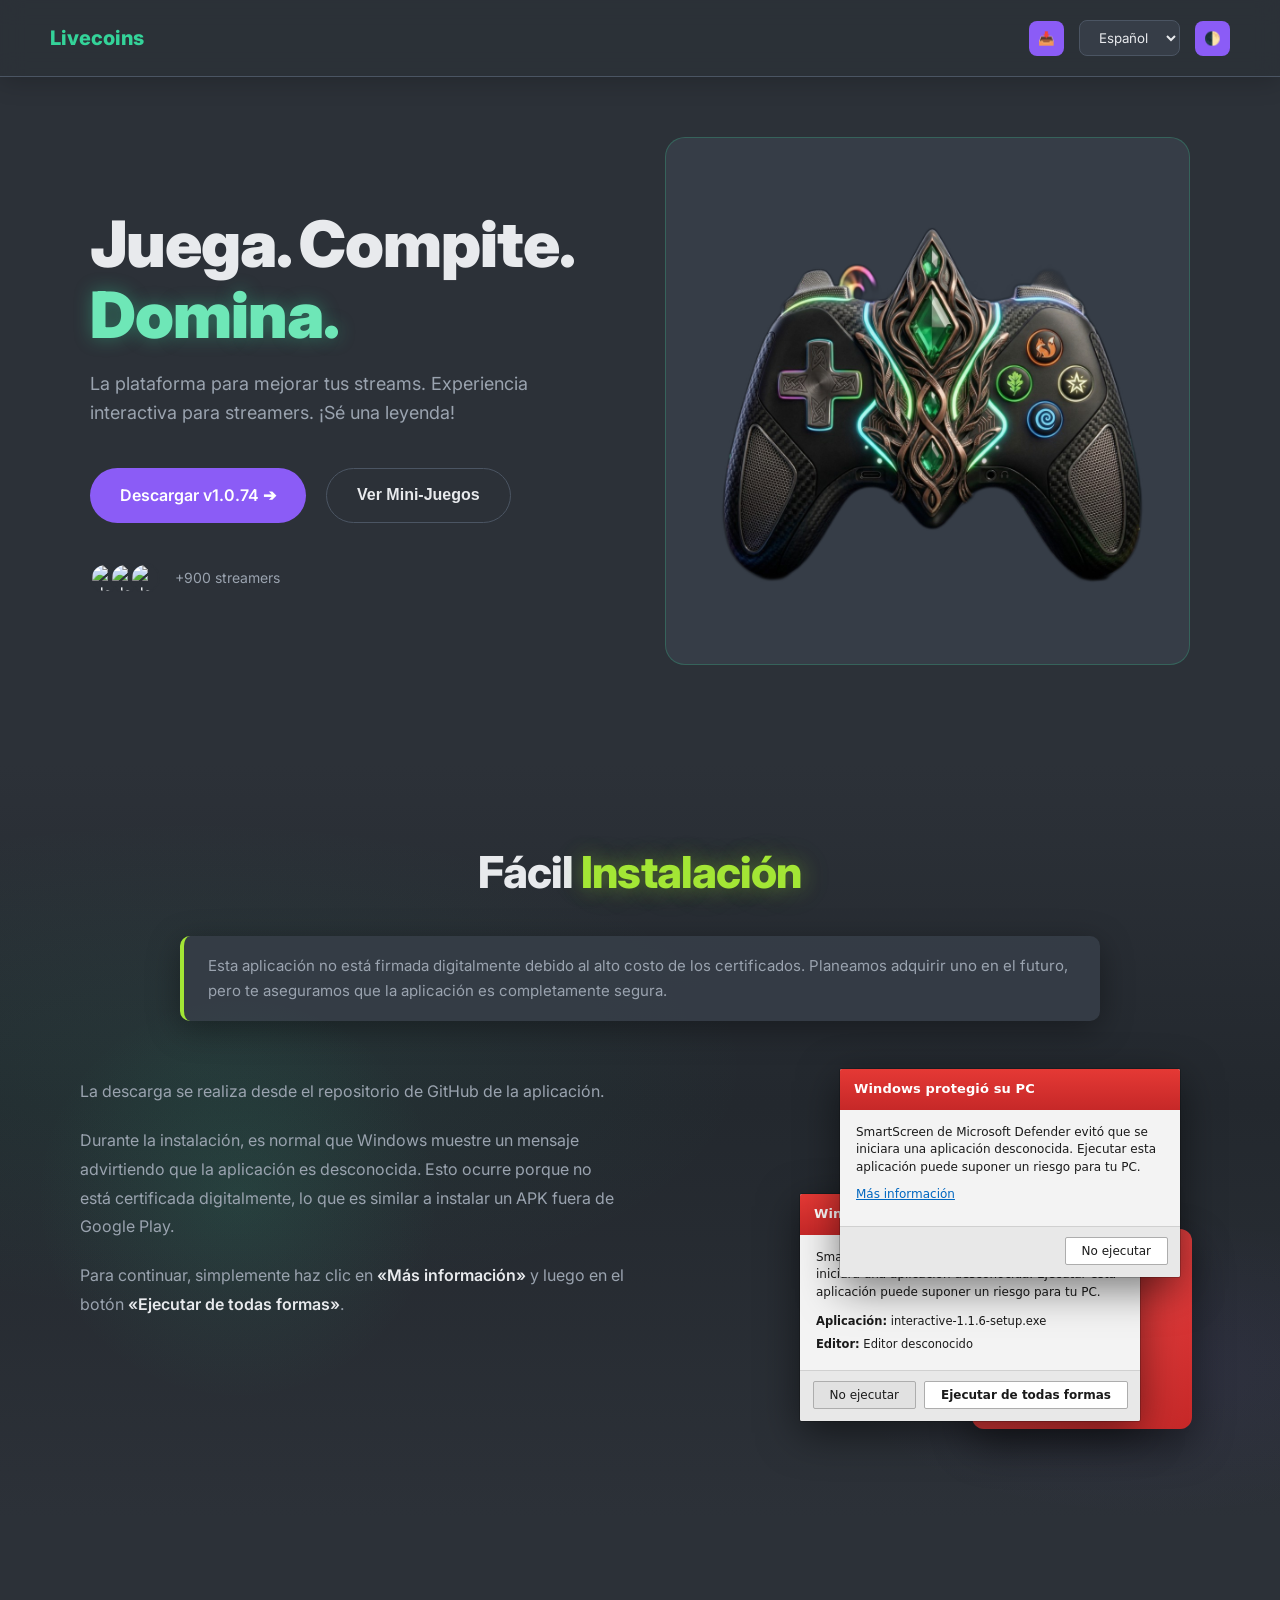
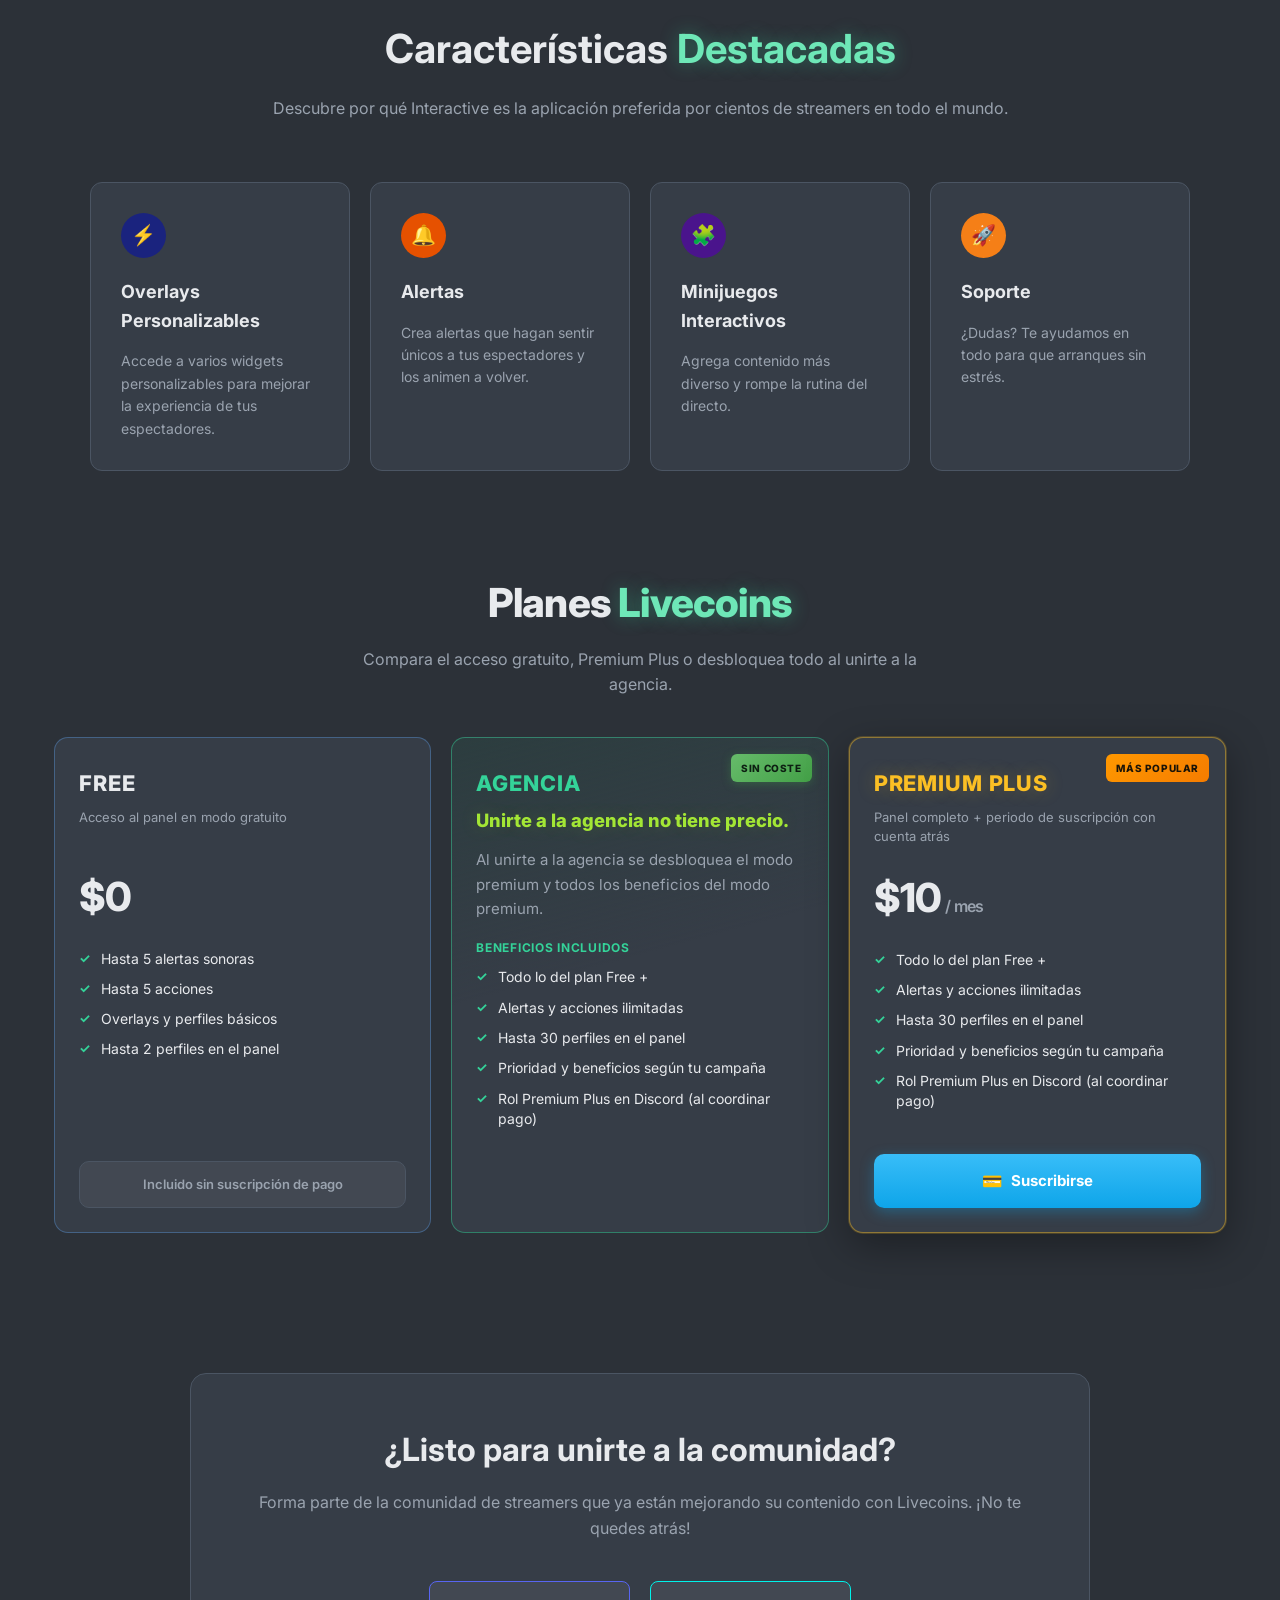
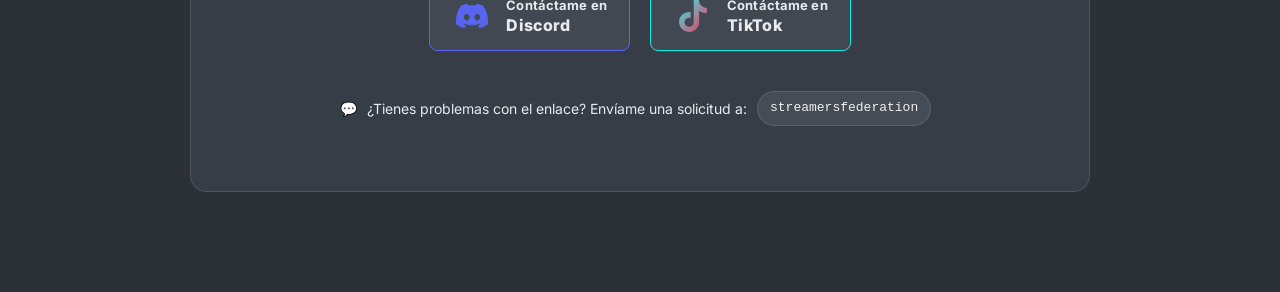
==== interactive.html @ 83727c7c "Update interactive.html" ====
<!DOCTYPE html>
<html lang="es" data-theme="light">
<head>
    <meta charset="UTF-8">
    <meta name="viewport" content="width=device-width, initial-scale=1.0">
    <title>Livecoins | Juega. Compite. Domina.</title>
    <link href="https://fonts.googleapis.com/css2?family=Inter:wght@400;600;800;900&display=swap" rel="stylesheet">
    <link rel="stylesheet" href="interactive-styles.css?v=8">
</head>
<body>

    <nav class="nav-interactive">
        <div class="logo-interactive">Livecoins</div>
        <div class="nav-actions">
            <button type="button" class="btn-icon" id="btn-nav-download" aria-label="Ir a la descarga">📥</button>
            <select class="lang-select" id="lang-select" aria-label="Idioma">
                <option value="es">Español</option>
                <option value="en">English</option>
            </select>
            <button type="button" class="btn-icon" id="btn-theme-toggle" aria-label="Cambiar tema claro u oscuro">🌓</button>
        </div>
    </nav>

    <main>
    <section class="hero-interactive" id="inicio">
        <div class="hero-content">
            <h1><span data-i18n="hero_h1_a">Juega. Compite.</span><br><span class="text-green-glow" data-i18n="hero_h1_b">Domina.</span></h1>
            <p data-i18n="hero_sub">La plataforma para mejorar tus streams. Experiencia interactiva para streamers. ¡Sé una leyenda!</p>
            
            <div class="hero-buttons" id="descarga">
                <a href="https://github.com/riusaki1995/.exe/releases/download/v1.0.75/LIVECOINS.Setup.1.0.75.exe" class="btn-purple btn-download-main" data-i18n="hero_dl" rel="noopener noreferrer">Descargar v1.0.75 ➔</a>
                <button type="button" class="btn-outline-dark" data-i18n="hero_mini">Ver Mini-Juegos</button>
            </div>
            
            <div class="user-stats">
                <div class="avatars">
                    <img src="https://i.pravatar.cc/30?img=1" alt="User">
                    <img src="https://i.pravatar.cc/30?img=2" alt="User">
                    <img src="https://i.pravatar.cc/30?img=3" alt="User">
                </div>
                <span data-i18n="hero_streamers">+900 streamers</span>
            </div>
        </div>
        
        <div class="hero-image">
            <div class="hero-image__media">
                <img src="assets/interactive-controller-nobg.png" alt="Mando Interactive personalizado" data-i18n-alt="img_alt" width="900" height="900" loading="eager" decoding="async">
            </div>
        </div>
    </section>

    <section class="installation-section" aria-labelledby="installation-heading">
        <div class="installation-section__inner">
            <h2 id="installation-heading" class="installation-section__title">
                <span data-i18n="install_title_1">Fácil </span><span class="installation-section__title-accent" data-i18n="install_title_2">Instalación</span>
            </h2>

            <div class="installation-disclaimer" role="note">
                <p data-i18n="install_disclaimer">Esta aplicación no está firmada digitalmente debido al alto costo de los certificados. Planeamos adquirir uno en el futuro, pero te aseguramos que la aplicación es completamente segura.</p>
            </div>

            <div class="installation-grid">
                <div class="installation-copy">
                    <p data-i18n="install_p1">La descarga se realiza desde el repositorio de GitHub de la aplicación.</p>
                    <p data-i18n="install_p2">Durante la instalación, es normal que Windows muestre un mensaje advirtiendo que la aplicación es desconocida. Esto ocurre porque no está certificada digitalmente, lo que es similar a instalar un APK fuera de Google Play.</p>
                    <p data-i18n-html="install_p3_html">Para continuar, simplemente haz clic en <strong>«Más información»</strong> y luego en el botón <strong>«Ejecutar de todas formas»</strong>.</p>
                </div>

                <div class="installation-visual" aria-hidden="true">
                    <div class="smartscreen-stack">
                        <div class="smartscreen-deco">
                            <span class="smartscreen-deco__star" aria-hidden="true">✦</span>
                            <span class="smartscreen-deco__star smartscreen-deco__star--2" aria-hidden="true">✦</span>
                            <span class="smartscreen-deco__star smartscreen-deco__star--3" aria-hidden="true">✦</span>
                            <svg class="smartscreen-deco__swirl" viewBox="0 0 120 80" aria-hidden="true"><path fill="none" stroke="rgba(255,255,255,0.35)" stroke-width="2" d="M10 40 Q30 10 60 40 T110 40"/></svg>
                        </div>

                        <article class="smartscreen smartscreen--expanded">
                            <header class="smartscreen__titlebar" data-i18n="ss_title">Windows protegió su PC</header>
                            <div class="smartscreen__body">
                                <p class="smartscreen__lead" data-i18n="ss_body">SmartScreen de Microsoft Defender evitó que se iniciara una aplicación desconocida. Ejecutar esta aplicación puede suponer un riesgo para tu PC.</p>
                                <p class="smartscreen__meta"><span class="smartscreen__label" data-i18n="ss_app">Aplicación:</span> interactive-1.1.6-setup.exe</p>
                                <p class="smartscreen__meta"><span class="smartscreen__label" data-i18n="ss_pub">Editor:</span> <span data-i18n="ss_unknown">Editor desconocido</span></p>
                            </div>
                            <footer class="smartscreen__footer">
                                <button type="button" class="smartscreen__btn smartscreen__btn--secondary" data-i18n="ss_no">No ejecutar</button>
                                <button type="button" class="smartscreen__btn smartscreen__btn--primary" data-i18n="ss_run">Ejecutar de todas formas</button>
                            </footer>
                        </article>

                        <article class="smartscreen smartscreen--initial">
                            <header class="smartscreen__titlebar" data-i18n="ss_title">Windows protegió su PC</header>
                            <div class="smartscreen__body">
                                <p data-i18n="ss_body">SmartScreen de Microsoft Defender evitó que se iniciara una aplicación desconocida. Ejecutar esta aplicación puede suponer un riesgo para tu PC.</p>
                                <p><a class="smartscreen__link" href="#" data-i18n="ss_more">Más información</a></p>
                            </div>
                            <footer class="smartscreen__footer smartscreen__footer--single">
                                <button type="button" class="smartscreen__btn smartscreen__btn--solo" data-i18n="ss_no">No ejecutar</button>
                            </footer>
                        </article>
                    </div>
                </div>
            </div>
        </div>
    </section>

    <section class="features-section" id="features">
        <h2 class="section-title"><span data-i18n="feat_title_1">Características </span><span class="text-green-glow" data-i18n="feat_title_2">Destacadas</span></h2>
        <p class="section-subtitle" data-i18n="feat_sub">Descubre por qué Interactive es la aplicación preferida por cientos de streamers en todo el mundo.</p>

        <div class="features-grid">
            <div class="feature-card">
                <div class="icon-box blue">⚡</div>
                <h3 data-i18n="feat_1h">Overlays Personalizables</h3>
                <p data-i18n="feat_1p">Accede a varios widgets personalizables para mejorar la experiencia de tus espectadores.</p>
            </div>
            
            <div class="feature-card">
                <div class="icon-box orange">🔔</div>
                <h3 data-i18n="feat_2h">Alertas</h3>
                <p data-i18n="feat_2p">Crea alertas que hagan sentir únicos a tus espectadores y los animen a volver.</p>
            </div>
            
            <div class="feature-card">
                <div class="icon-box purple-icon">🧩</div>
                <h3 data-i18n="feat_3h">Minijuegos Interactivos</h3>
                <p data-i18n="feat_3p">Agrega contenido más diverso y rompe la rutina del directo.</p>
            </div>
            
            <div class="feature-card">
                <div class="icon-box yellow">🚀</div>
                <h3 data-i18n="feat_4h">Soporte</h3>
                <p data-i18n="feat_4p">¿Dudas? Te ayudamos en todo para que arranques sin estrés.</p>
            </div>
        </div>
    </section>

    <section class="pricing-section" id="planes" aria-labelledby="pricing-heading">
        <div class="pricing-section__inner">
            <h2 id="pricing-heading" class="pricing-section__title">
                <span data-i18n="pricing_title_1">Planes </span><span class="text-green-glow" data-i18n="pricing_title_2">Livecoins</span>
            </h2>
            <p class="pricing-section__subtitle" data-i18n="pricing_sub">Compara el acceso gratuito, Premium Plus o desbloquea todo al unirte a la agencia.</p>

            <div class="pricing-grid">
                <article class="pricing-card pricing-card--free">
                    <h3 class="pricing-card__name" data-i18n="plan_free_name">FREE</h3>
                    <p class="pricing-card__tagline" data-i18n="plan_free_tag">Acceso al panel en modo gratuito</p>
                    <p class="pricing-card__price"><span data-i18n="plan_free_price">$0</span></p>
                    <ul class="pricing-card__list">
                        <li><span data-i18n="plan_free_f1">Hasta 5 alertas sonoras</span></li>
                        <li><span data-i18n="plan_free_f2">Hasta 5 acciones</span></li>
                        <li><span data-i18n="plan_free_f3">Overlays y perfiles básicos</span></li>
                        <li><span data-i18n="plan_free_f4">Hasta 2 perfiles en el panel</span></li>
                    </ul>
                    <div class="pricing-card__footer">
                        <span class="pricing-card__note" data-i18n="plan_free_note">Incluido sin suscripción de pago</span>
                    </div>
                </article>

                <article class="pricing-card pricing-card--agency">
                    <span class="pricing-card__badge pricing-card__badge--gratis" data-i18n="plan_agency_badge">SIN COSTE</span>
                    <h3 class="pricing-card__name pricing-card__name--agency" data-i18n="plan_agency_name">AGENCIA</h3>
                    <p class="pricing-card__agency-highlight" data-i18n="plan_agency_highlight">Unirte a la agencia no tiene precio.</p>
                    <p class="pricing-card__agency-text" data-i18n="plan_agency_body">Al unirte a la agencia se desbloquea el modo premium y todos los beneficios del modo premium.</p>
                    <p class="pricing-card__list-label" data-i18n="plan_agency_list_label">Beneficios incluidos</p>
                    <ul class="pricing-card__list pricing-card__list--agency">
                        <li><span data-i18n="plan_premium_f1">Todo lo del plan Free +</span></li>
                        <li><span data-i18n="plan_premium_f2">Alertas y acciones ilimitadas</span></li>
                        <li><span data-i18n="plan_premium_f3">Hasta 30 perfiles en el panel</span></li>
                        <li><span data-i18n="plan_premium_f4">Prioridad y beneficios según tu campaña</span></li>
                        <li><span data-i18n="plan_premium_f5">Rol Premium Plus en Discord (al coordinar pago)</span></li>
                    </ul>
                </article>

                <article class="pricing-card pricing-card--premium">
                    <span class="pricing-card__badge" data-i18n="plan_badge_popular">MÁS POPULAR</span>
                    <h3 class="pricing-card__name pricing-card__name--gold" data-i18n="plan_premium_name">PREMIUM PLUS</h3>
                    <p class="pricing-card__tagline" data-i18n="plan_premium_tag">Panel completo + periodo de suscripción con cuenta atrás</p>
                    <p class="pricing-card__price pricing-card__price--premium">
                        <span data-i18n="plan_premium_price">$10</span><span class="pricing-card__period" data-i18n="plan_premium_period"> / mes</span>
                    </p>
                    <ul class="pricing-card__list">
                        <li><span data-i18n="plan_premium_f1">Todo lo del plan Free +</span></li>
                        <li><span data-i18n="plan_premium_f2">Alertas y acciones ilimitadas</span></li>
                        <li><span data-i18n="plan_premium_f3">Hasta 30 perfiles en el panel</span></li>
                        <li><span data-i18n="plan_premium_f4">Prioridad y beneficios según tu campaña</span></li>
                        <li><span data-i18n="plan_premium_f5">Rol Premium Plus en Discord (al coordinar pago)</span></li>
                    </ul>
                    <div class="pricing-card__footer">
                        <a href="#" class="pricing-card__cta pricing-card__cta--subscribe"><span class="pricing-card__cta-icon" aria-hidden="true">💳</span> <span data-i18n="plan_premium_cta">Suscribirse</span></a>
                    </div>
                </article>
            </div>
        </div>
    </section>

    <section class="community-section" id="comunidad">
        <div class="community-box">
            <h2 data-i18n="comm_title">¿Listo para unirte a la comunidad?</h2>
            <p data-i18n="comm_sub">Forma parte de la comunidad de streamers que ya están mejorando su contenido con Livecoins. ¡No te quedes atrás!</p>

            <div class="contact-buttons">
                <a href="https://discord.gg/vHS5mVr6Kt" class="btn-contact btn-contact--discord" target="_blank" rel="noopener noreferrer">
                    <span class="btn-contact__icon" aria-hidden="true">
                        <svg class="btn-contact__svg" viewBox="0 0 24 24" width="32" height="32" role="img"><path fill="currentColor" d="M20.317 4.37a19.791 19.791 0 0 0-4.885-1.515.074.074 0 0 0-.079.037c-.21.375-.444.864-.608 1.25a18.27 18.27 0 0 0-5.487 0 12.64 12.64 0 0 0-.617-1.25.077.077 0 0 0-.079-.037A19.736 19.736 0 0 0 3.677 4.37a.07.07 0 0 0-.032.027C.533 9.046-.32 13.58.099 18.057a.082.082 0 0 0 .031.057 19.9 19.9 0 0 0 5.993 3.03.078.078 0 0 0 .084-.028 14.09 14.09 0 0 0 1.226-1.994.076.076 0 0 0-.041-.106 13.107 13.107 0 0 1-1.872-.892.077.077 0 0 1-.008-.128 10.2 10.2 0 0 0 .372-.292.074.074 0 0 1 .077-.01c3.928 1.793 8.18 1.793 12.062 0a.074.074 0 0 1 .078.01c.12.098.246.198.373.292a.077.077 0 0 1-.006.127 12.299 12.299 0 0 1-1.873.892.077.077 0 0 0-.041.107c.36.698.772 1.362 1.225 1.993a.076.076 0 0 0 .084.028 19.839 19.839 0 0 0 6.002-3.03.077.077 0 0 0 .032-.054c.5-5.177-.838-9.674-3.549-13.66a.061.061 0 0 0-.031-.03zM8.02 15.33c-1.183 0-2.157-1.085-2.157-2.419 0-1.333.956-2.419 2.157-2.419 1.21 0 2.176 1.096 2.157 2.42 0 1.333-.956 2.418-2.157 2.418zm7.975 0c-1.183 0-2.157-1.085-2.157-2.419 0-1.333.955-2.419 2.157-2.419 1.21 0 2.176 1.096 2.157 2.42 0 1.333-.946 2.418-2.157 2.418z"/></svg>
                    </span>
                    <span class="btn-contact__label">
                        <span class="btn-contact__line" data-i18n="contact_line">Contáctame en</span>
                        <span class="btn-contact__platform">Discord</span>
                    </span>
                </a>
                <a href="https://www.tiktok.com/@streamersfederation?_r=1&amp;_t=ZS-95RPrbvjQDo" class="btn-contact btn-contact--tiktok" target="_blank" rel="noopener noreferrer">
                    <span class="btn-contact__icon" aria-hidden="true">
                        <svg class="btn-contact__svg btn-contact__svg--tiktok" viewBox="0 0 24 24" width="32" height="32" role="img" aria-hidden="true">
                            <defs>
                                <linearGradient id="tiktok-brand-grad" x1="0%" y1="0%" x2="100%" y2="100%">
                                    <stop offset="0%" stop-color="#25F4EE"/>
                                    <stop offset="100%" stop-color="#FE2C55"/>
                                </linearGradient>
                            </defs>
                            <path fill="url(#tiktok-brand-grad)" d="M12.525.02c1.31-.02 2.61-.01 3.91-.02.08 1.53.63 3.09 1.75 4.17 1.12 1.11 2.7 1.62 4.24 1.79v4.03c-1.44-.05-2.89-.35-4.2-.97-.57-.26-1.1-.59-1.62-.93-.01 2.92.01 5.84-.02 8.75-.08 1.4-.54 2.79-1.35 3.94-1.31 1.92-3.58 3.17-5.91 3.21-1.43.08-2.86-.31-4.08-1.03-2.02-1.19-3.44-3.37-3.65-5.71-.02-.5-.03-1-.01-1.49.18-1.9 1.12-3.72 2.58-4.96 1.66-1.44 3.98-2.13 6.15-1.72.02 1.48-.04 2.96-.04 4.44-.99-.32-2.15-.23-3.02.37-.63.41-1.11 1.04-1.36 1.75-.21.51-.15 1.07-.14 1.61.24 1.64 1.82 3.02 3.5 2.87 1.12-.01 2.19-.66 2.77-1.61.19-.33.4-.67.41-1.06.1-1.35.08-2.7.09-4.05.02-2.44-.01-4.89.02-7.33z"/>
                        </svg>
                    </span>
                    <span class="btn-contact__label">
                        <span class="btn-contact__line" data-i18n="contact_line">Contáctame en</span>
                        <span class="btn-contact__platform">TikTok</span>
                    </span>
                </a>
            </div>

            <div class="contact-info">
                <p><span class="icon">💬</span> <span data-i18n="contact_info">¿Tienes problemas con el enlace? Envíame una solicitud a:</span> <span class="tag">streamersfederation</span></p>
            </div>
        </div>
    </section>
    </main>

    <script src="interactive.js?v=6" defer></script>
</body>
</html>
---- interactive-styles.css ----
/* ==========================================================================
   ESTILOS ESPECÍFICOS PARA LA PÁGINA "INTERACTIVE"
   Misma paleta gris oscura que index.html (styles.css)
   ========================================================================== */

:root {
    --bg-interactive: #2c3138;
    --bg-install: #23282e;
    --bg-card-int: #363d47;
    --text-main-int: #e8eaed;
    --text-muted-int: #9aa3af;

    --green-brand: #34d399;
    --green-glow: #6ee7b7;
    --green-accent: #a3e635;
    --purple-btn: #8b5cf6;
    --border-color-int: #4b5563;
    --smartscreen-red: #e53935;
    --smartscreen-red-deep: #c62828;
    --community-box-bg: #363d47;
    --tag-bg: rgba(255, 255, 255, 0.08);
    --tag-fg: rgba(255, 255, 255, 0.92);
    --tag-border: rgba(255, 255, 255, 0.12);
    --hero-image-border: rgba(52, 211, 153, 0.25);
}

/* Tema claro = misma base (coherente con la landing) */
[data-theme="light"] {
    --bg-interactive: #2c3138;
    --bg-install: #23282e;
    --bg-card-int: #363d47;
    --text-main-int: #e8eaed;
    --text-muted-int: #9aa3af;
    --green-brand: #34d399;
    --green-glow: #6ee7b7;
    --green-accent: #a3e635;
    --purple-btn: #8b5cf6;
    --border-color-int: #4b5563;
    --community-box-bg: #363d47;
    --tag-bg: rgba(255, 255, 255, 0.08);
    --tag-fg: rgba(255, 255, 255, 0.92);
    --tag-border: rgba(255, 255, 255, 0.12);
    --hero-image-border: rgba(52, 211, 153, 0.25);
}

html {
    scroll-behavior: smooth;
}

* {
    margin: 0;
    padding: 0;
    box-sizing: border-box;
}

body {
    font-family: 'Inter', sans-serif;
    background-color: var(--bg-interactive);
    color: var(--text-main-int);
    line-height: 1.6;
}

a {
    color: var(--text-main-int);
    text-decoration: none;
}

/* Efecto de texto brillante */
.text-green-glow {
    color: var(--green-glow);
    text-shadow: 0 0 18px rgba(52, 211, 153, 0.4);
}

/* --- Navegación --- */
.nav-interactive {
    display: flex;
    justify-content: space-between;
    align-items: center;
    padding: 20px 50px;
    background-color: rgba(44, 49, 56, 0.92);
    backdrop-filter: blur(12px);
    -webkit-backdrop-filter: blur(12px);
    border-bottom: 1px solid var(--border-color-int);
    box-shadow: 0 4px 24px rgba(0, 0, 0, 0.2);
}

.logo-interactive {
    font-size: 20px;
    font-weight: 800;
    color: var(--green-brand);
}

.nav-actions {
    display: flex;
    gap: 15px;
    align-items: center;
}

.btn-icon {
    background: var(--purple-btn);
    color: white;
    border: none;
    border-radius: 8px;
    width: 35px;
    height: 35px;
    cursor: pointer;
    display: flex;
    align-items: center;
    justify-content: center;
}

.lang-select {
    background: var(--bg-card-int);
    color: var(--text-main-int);
    border: 1px solid var(--border-color-int);
    padding: 8px 15px;
    border-radius: 8px;
    font-family: 'Inter', sans-serif;
}

/* --- Hero Section --- */
.hero-interactive {
    display: grid;
    grid-template-columns: 1fr 1fr;
    gap: 50px;
    max-width: 1200px;
    margin: 60px auto;
    padding: 0 50px;
    align-items: center;
}

.hero-content h1 {
    font-size: 64px;
    font-weight: 900;
    line-height: 1.1;
    margin-bottom: 20px;
    letter-spacing: -1px;
}

.hero-content p {
    color: var(--text-muted-int);
    font-size: 18px;
    margin-bottom: 40px;
    max-width: 90%;
}

.hero-buttons {
    display: flex;
    gap: 20px;
    margin-bottom: 40px;
}

.btn-purple {
    background: var(--purple-btn);
    color: white;
    padding: 15px 30px;
    border-radius: 50px;
    border: none;
    font-weight: 600;
    font-size: 16px;
    cursor: pointer;
    text-decoration: none;
    display: inline-block;
    text-align: center;
}

.btn-outline-dark {
    background: transparent;
    color: var(--text-main-int);
    padding: 15px 30px;
    border-radius: 50px;
    border: 1px solid var(--border-color-int);
    font-weight: 600;
    font-size: 16px;
    cursor: pointer;
}

.user-stats {
    display: flex;
    align-items: center;
    gap: 15px;
}

.avatars {
    display: flex;
}

.avatars img {
    width: 30px;
    height: 30px;
    border-radius: 50%;
    border: 2px solid var(--bg-interactive);
    margin-left: -10px;
}

.avatars img:first-child { margin-left: 0; }

.user-stats span {
    color: var(--text-muted-int);
    font-size: 14px;
}

/* --- Hero Image --- */
.hero-image {
    position: relative;
    background: var(--bg-card-int);
    border: 1px solid var(--hero-image-border);
    border-radius: 20px;
    padding: 40px 32px 48px;
    min-height: 480px;
    display: flex;
    align-items: center;
    justify-content: center;
}

.hero-image__media {
    width: 100%;
    display: flex;
    align-items: center;
    justify-content: center;
    min-height: 360px;
}

.hero-image__media img {
    max-width: 100%;
    width: auto;
    height: auto;
    max-height: min(520px, 68vh);
    object-fit: contain;
    display: block;
}

/* --- Fácil Instalación --- */
.installation-section {
    position: relative;
    margin: 100px 0;
    padding: 72px 24px 88px;
    background: radial-gradient(ellipse 80% 60% at 15% 40%, rgba(52, 211, 153, 0.07) 0%, transparent 55%),
                radial-gradient(ellipse 50% 40% at 90% 80%, rgba(139, 92, 246, 0.06) 0%, transparent 50%),
                linear-gradient(180deg, var(--bg-interactive) 0%, var(--bg-install) 45%, var(--bg-interactive) 100%);
    overflow: hidden;
}

.installation-section__inner {
    max-width: 1120px;
    margin: 0 auto;
}

.installation-section__title {
    text-align: center;
    font-size: clamp(2rem, 5vw, 2.75rem);
    font-weight: 800;
    letter-spacing: -0.02em;
    color: var(--text-main-int);
    margin-bottom: 28px;
}

.installation-section__title-accent {
    color: var(--green-accent);
    text-shadow: 0 0 20px rgba(163, 230, 53, 0.35), 0 0 40px rgba(163, 230, 53, 0.15);
}

.installation-disclaimer {
    max-width: 920px;
    margin: 0 auto 48px;
    padding: 18px 22px 18px 24px;
    background: rgba(54, 61, 71, 0.92);
    border-left: 4px solid var(--green-accent);
    border-radius: 10px;
    box-shadow: 0 8px 32px rgba(0, 0, 0, 0.35);
}

.installation-disclaimer p {
    color: var(--text-muted-int);
    font-size: 15px;
    line-height: 1.65;
    margin: 0;
}

.installation-grid {
    display: grid;
    grid-template-columns: minmax(0, 1fr) minmax(280px, 420px);
    gap: clamp(32px, 5vw, 56px);
    align-items: start;
}

.installation-copy {
    position: relative;
    padding: 8px 8px 8px 0;
    z-index: 1;
}

.installation-copy::before {
    content: "";
    position: absolute;
    left: -8%;
    top: 50%;
    transform: translateY(-50%);
    width: min(420px, 90vw);
    height: min(420px, 90vw);
    border-radius: 50%;
    background: radial-gradient(circle, rgba(52, 211, 153, 0.1) 0%, transparent 68%);
    pointer-events: none;
    z-index: -1;
}

.installation-copy p {
    color: var(--text-muted-int);
    margin-bottom: 1.25rem;
    font-size: 16px;
    line-height: 1.8;
    max-width: 34em;
}

.installation-copy p:last-child {
    margin-bottom: 0;
}

.installation-copy strong {
    font-weight: 600;
    color: var(--text-main-int);
}

.installation-visual {
    position: relative;
    min-height: 340px;
    display: flex;
    align-items: center;
    justify-content: center;
}

.smartscreen-stack {
    position: relative;
    width: 100%;
    max-width: 380px;
    height: 360px;
    margin: 0 auto;
}

.smartscreen-deco {
    position: absolute;
    right: -12px;
    bottom: 0;
    width: 220px;
    height: 200px;
    background: linear-gradient(145deg, #ff5252 0%, var(--smartscreen-red-deep) 100%);
    border-radius: 12px;
    box-shadow: 0 16px 40px rgba(0, 0, 0, 0.45);
    z-index: 0;
    overflow: hidden;
}

.smartscreen-deco__star {
    position: absolute;
    color: rgba(255, 255, 255, 0.45);
    font-size: 14px;
    top: 24%;
    left: 18%;
}

.smartscreen-deco__star--2 {
    top: 55%;
    left: 72%;
    font-size: 11px;
    opacity: 0.7;
}

.smartscreen-deco__star--3 {
    top: 12%;
    left: 58%;
    font-size: 9px;
    opacity: 0.5;
}

.smartscreen-deco__swirl {
    position: absolute;
    bottom: 12px;
    left: 12px;
    width: 100px;
    height: 70px;
    opacity: 0.5;
}

.smartscreen {
    position: absolute;
    width: 100%;
    max-width: 340px;
    font-family: "Segoe UI", system-ui, -apple-system, sans-serif;
    border-radius: 2px;
    overflow: hidden;
    box-shadow: 0 12px 40px rgba(0, 0, 0, 0.5), 0 0 0 1px rgba(0, 0, 0, 0.2);
    background: #ececec;
}

.smartscreen--expanded {
    left: 0;
    bottom: 8px;
    z-index: 1;
}

.smartscreen--initial {
    right: 0;
    top: 0;
    z-index: 2;
}

.smartscreen__titlebar {
    background: linear-gradient(180deg, var(--smartscreen-red) 0%, var(--smartscreen-red-deep) 100%);
    color: #fff;
    font-size: 13px;
    font-weight: 600;
    padding: 10px 14px;
    letter-spacing: 0.01em;
}

.smartscreen__body {
    padding: 14px 16px 12px;
    font-size: 12px;
    line-height: 1.45;
    color: #1a1a1a;
    background: #f3f3f3;
}

.smartscreen__body p {
    margin: 0 0 10px;
}

.smartscreen__lead {
    margin-bottom: 12px !important;
}

.smartscreen__meta {
    font-size: 11.5px;
    margin-bottom: 6px !important;
}

.smartscreen__label {
    font-weight: 600;
}

.smartscreen__link {
    color: #0067c0;
    text-decoration: underline;
    font-size: 12px;
}

.smartscreen__footer {
    display: flex;
    flex-wrap: wrap;
    justify-content: flex-end;
    gap: 8px;
    padding: 10px 12px 12px;
    background: #e8e8e8;
    border-top: 1px solid #d0d0d0;
}

.smartscreen__footer--single {
    justify-content: flex-end;
}

.smartscreen__btn {
    font-family: inherit;
    font-size: 12px;
    padding: 6px 16px;
    border-radius: 2px;
    border: 1px solid #adadad;
    cursor: default;
    background: #fff;
    color: #1a1a1a;
}

.smartscreen__btn--primary {
    border-color: #adadad;
    font-weight: 600;
}

.smartscreen__btn--secondary {
    background: #e1e1e1;
}

.smartscreen__btn--solo {
    min-width: 88px;
}

.section-title {
    text-align: center;
    font-size: 40px;
    margin-bottom: 15px;
}

.section-subtitle {
    text-align: center;
    color: var(--text-muted-int);
    margin-bottom: 60px;
}

/* --- Características Destacadas --- */
.features-section {
    max-width: 1200px;
    margin: 100px auto;
    padding: 0 50px;
}

.features-grid {
    display: grid;
    grid-template-columns: repeat(4, 1fr);
    gap: 20px;
    margin-top: 50px;
}

.feature-card {
    background: var(--bg-card-int);
    border: 1px solid var(--border-color-int);
    border-radius: 12px;
    padding: 30px;
}

.icon-box {
    width: 45px;
    height: 45px;
    border-radius: 50%;
    display: flex;
    align-items: center;
    justify-content: center;
    font-size: 20px;
    margin-bottom: 20px;
}

.icon-box.blue { background: #1a237e; }
.icon-box.orange { background: #e65100; }
.icon-box.purple-icon { background: #4a148c; }
.icon-box.yellow { background: #f57f17; }

.feature-card h3 {
    font-size: 18px;
    margin-bottom: 15px;
}

.feature-card p {
    color: var(--text-muted-int);
    font-size: 14px;
}

/* --- Planes (pricing) --- */
.pricing-section {
    max-width: 1220px;
    margin: 80px auto 0;
    padding: 0 24px 40px;
}

.pricing-section__inner {
    width: 100%;
}

.pricing-section__title {
    text-align: center;
    font-size: clamp(1.75rem, 4vw, 2.5rem);
    font-weight: 800;
    letter-spacing: -0.02em;
    color: var(--text-main-int);
    margin-bottom: 12px;
}

.pricing-section__subtitle {
    text-align: center;
    color: var(--text-muted-int);
    font-size: 16px;
    max-width: 560px;
    margin: 0 auto 40px;
    line-height: 1.55;
}

.pricing-grid {
    display: grid;
    grid-template-columns: repeat(3, 1fr);
    gap: 20px;
    align-items: stretch;
}

.pricing-card {
    position: relative;
    background: var(--bg-card-int);
    border: 1px solid var(--border-color-int);
    border-radius: 14px;
    padding: 28px 24px 24px;
    display: flex;
    flex-direction: column;
    min-height: 100%;
}

.pricing-card--free {
    border-color: rgba(96, 165, 250, 0.35);
}

.pricing-card--premium {
    border-color: rgba(251, 191, 36, 0.45);
    box-shadow: 0 0 0 1px rgba(251, 191, 36, 0.2), 0 12px 40px rgba(0, 0, 0, 0.35);
}

.pricing-card--agency {
    border-color: rgba(52, 211, 153, 0.45);
    background: linear-gradient(165deg, rgba(52, 211, 153, 0.08) 0%, var(--bg-card-int) 45%);
}

.pricing-card__badge {
    position: absolute;
    top: 16px;
    right: 16px;
    font-size: 10px;
    font-weight: 800;
    letter-spacing: 0.06em;
    padding: 6px 10px;
    border-radius: 6px;
    background: linear-gradient(135deg, #ff9800 0%, #f57c00 100%);
    color: #1a1408;
}

.pricing-card__badge--gratis {
    background: linear-gradient(135deg, #66bb6a 0%, #43a047 100%);
    color: #0d1f12;
    box-shadow: 0 2px 10px rgba(67, 160, 71, 0.35);
}

.pricing-card__name {
    font-size: 1.35rem;
    font-weight: 800;
    letter-spacing: 0.04em;
    color: var(--text-main-int);
    margin-bottom: 8px;
    text-transform: uppercase;
}

.pricing-card__name--gold {
    color: #fbbf24;
    text-shadow: 0 0 18px rgba(251, 191, 36, 0.25);
}

.pricing-card__name--agency {
    color: var(--green-brand);
}

.pricing-card__tagline {
    font-size: 13px;
    color: var(--text-muted-int);
    line-height: 1.45;
    margin-bottom: 20px;
    min-height: 2.8em;
}

.pricing-card__agency-highlight {
    font-size: 1.15rem;
    font-weight: 800;
    color: var(--green-accent);
    line-height: 1.4;
    margin-bottom: 14px;
    text-shadow: 0 0 20px rgba(163, 230, 53, 0.2);
}

.pricing-card__agency-text {
    font-size: 15px;
    color: var(--text-muted-int);
    line-height: 1.65;
    margin-bottom: 16px;
}

.pricing-card__list-label {
    font-size: 12px;
    font-weight: 700;
    letter-spacing: 0.06em;
    text-transform: uppercase;
    color: var(--green-brand);
    margin-bottom: 10px;
}

.pricing-card__list--agency {
    margin-bottom: 0;
    flex: 1;
}

.pricing-card__price {
    font-size: 2.5rem;
    font-weight: 800;
    color: var(--text-main-int);
    margin-bottom: 20px;
    letter-spacing: -0.02em;
}

.pricing-card__price--premium {
    display: flex;
    align-items: baseline;
    flex-wrap: wrap;
    gap: 4px;
}

.pricing-card__period {
    font-size: 1rem;
    font-weight: 600;
    color: var(--text-muted-int);
}

.pricing-card__list {
    list-style: none;
    margin: 0 0 24px;
    padding: 0;
    flex: 1;
}

.pricing-card__list li {
    position: relative;
    padding-left: 22px;
    margin-bottom: 10px;
    font-size: 14px;
    color: var(--text-main-int);
    line-height: 1.45;
}

.pricing-card__list li::before {
    content: "✓";
    position: absolute;
    left: 0;
    color: var(--green-brand);
    font-weight: 700;
    font-size: 13px;
}

.pricing-card__footer {
    margin-top: auto;
    padding-top: 8px;
}

.pricing-card__note {
    display: block;
    width: 100%;
    text-align: center;
    padding: 12px 16px;
    border-radius: 10px;
    background: rgba(255, 255, 255, 0.06);
    border: 1px solid var(--border-color-int);
    color: var(--text-muted-int);
    font-size: 13px;
    font-weight: 600;
}

.pricing-card__cta {
    display: flex;
    align-items: center;
    justify-content: center;
    gap: 8px;
    width: 100%;
    padding: 14px 18px;
    border-radius: 10px;
    font-weight: 700;
    font-size: 15px;
    text-align: center;
    transition: opacity 0.2s ease, transform 0.15s ease;
}

.pricing-card__cta:hover {
    opacity: 0.92;
}

.pricing-card__cta--subscribe {
    background: linear-gradient(180deg, #38bdf8 0%, #0ea5e9 100%);
    color: #fff;
    border: none;
    box-shadow: 0 4px 14px rgba(14, 165, 233, 0.35);
}

.pricing-card__cta--subscribe:hover {
    color: #fff;
}

.pricing-card__cta-icon {
    font-size: 1.1em;
}

/* --- Comunidad y Contacto --- */
.community-section {
    max-width: 1000px;
    margin: 100px auto;
    padding: 0 50px;
    margin-bottom: 100px;
}

.community-box {
    background: var(--community-box-bg);
    border: 1px solid var(--border-color-int);
    border-radius: 16px;
    padding: 50px;
    text-align: center;
}

.community-box h2 {
    font-size: 32px;
    margin-bottom: 15px;
}

.community-box > p {
    color: var(--text-muted-int);
    margin-bottom: 40px;
}

.contact-buttons {
    display: flex;
    flex-wrap: wrap;
    justify-content: center;
    gap: 16px 20px;
    margin-bottom: 40px;
}

.btn-contact {
    display: flex;
    flex-direction: row;
    align-items: center;
    gap: 14px;
    padding: 14px 22px;
    min-width: 200px;
    max-width: 100%;
    border-radius: 8px;
    background: rgba(255, 255, 255, 0.06);
    border: 1px solid rgba(75, 85, 99, 0.55);
    color: var(--text-main-int);
    font-weight: 700;
    text-align: left;
    transition: background 0.2s ease, border-color 0.2s ease, box-shadow 0.2s ease;
}

.btn-contact--discord {
    border-color: #5865F2;
}

.btn-contact--discord:hover {
    background: rgba(88, 101, 242, 0.14);
    border-color: #7289da;
    box-shadow: 0 0 0 1px rgba(88, 101, 242, 0.35);
}

.btn-contact--discord .btn-contact__icon {
    color: #5865F2;
}

.btn-contact--tiktok {
    border-color: #00f2ea;
}

.btn-contact--tiktok:hover {
    background: rgba(0, 242, 234, 0.1);
    border-color: #5ffbf5;
    box-shadow: 0 0 0 1px rgba(0, 242, 234, 0.35);
}

.btn-contact__icon {
    flex-shrink: 0;
    display: flex;
    align-items: center;
    justify-content: center;
    width: 40px;
    height: 40px;
}

.btn-contact__svg {
    display: block;
    width: 32px;
    height: 32px;
}

.btn-contact__label {
    display: flex;
    flex-direction: column;
    align-items: flex-start;
    justify-content: center;
    gap: 2px;
    line-height: 1.2;
}

.btn-contact__line {
    font-size: 13px;
    font-weight: 700;
    letter-spacing: 0.01em;
}

.btn-contact__platform {
    font-size: 16px;
    font-weight: 800;
    letter-spacing: 0.02em;
}

.contact-info {
    text-align: left;
    max-width: 600px;
    margin: 0 auto;
}

.contact-info p {
    margin-bottom: 15px;
    color: var(--text-main-int);
    font-size: 14px;
    display: flex;
    align-items: center;
    gap: 10px;
}

.tag {
    background: var(--tag-bg);
    padding: 6px 12px;
    border-radius: 999px;
    font-family: ui-monospace, monospace;
    font-size: 13px;
    color: var(--tag-fg);
    border: 1px solid var(--tag-border);
}

/* --- Responsivo --- */
@media (max-width: 900px) {
    .hero-interactive {
        grid-template-columns: 1fr;
        text-align: center;
    }
    
    .hero-buttons, .user-stats {
        justify-content: center;
    }
    
    .installation-grid {
        grid-template-columns: 1fr;
    }

    .smartscreen-stack {
        display: flex;
        flex-direction: column;
        gap: 20px;
        align-items: stretch;
        height: auto;
        min-height: 0;
        max-width: 400px;
        padding-bottom: 0;
    }

    .smartscreen {
        position: relative;
        max-width: none;
        left: auto;
        right: auto;
        top: auto;
        bottom: auto;
    }

    .smartscreen--initial {
        order: 1;
        z-index: 2;
    }

    .smartscreen--expanded {
        order: 2;
        z-index: 1;
    }

    .smartscreen-deco {
        display: none;
    }
    
    .features-grid {
        grid-template-columns: repeat(2, 1fr);
    }

    .contact-buttons {
        flex-direction: column;
    }
}

@media (max-width: 1100px) {
    .pricing-grid {
        grid-template-columns: 1fr;
        max-width: 440px;
        margin: 0 auto;
    }
}

@media (max-width: 600px) {
    .features-grid {
        grid-template-columns: 1fr;
    }
    .hero-content h1 {
        font-size: 40px;
    }
}
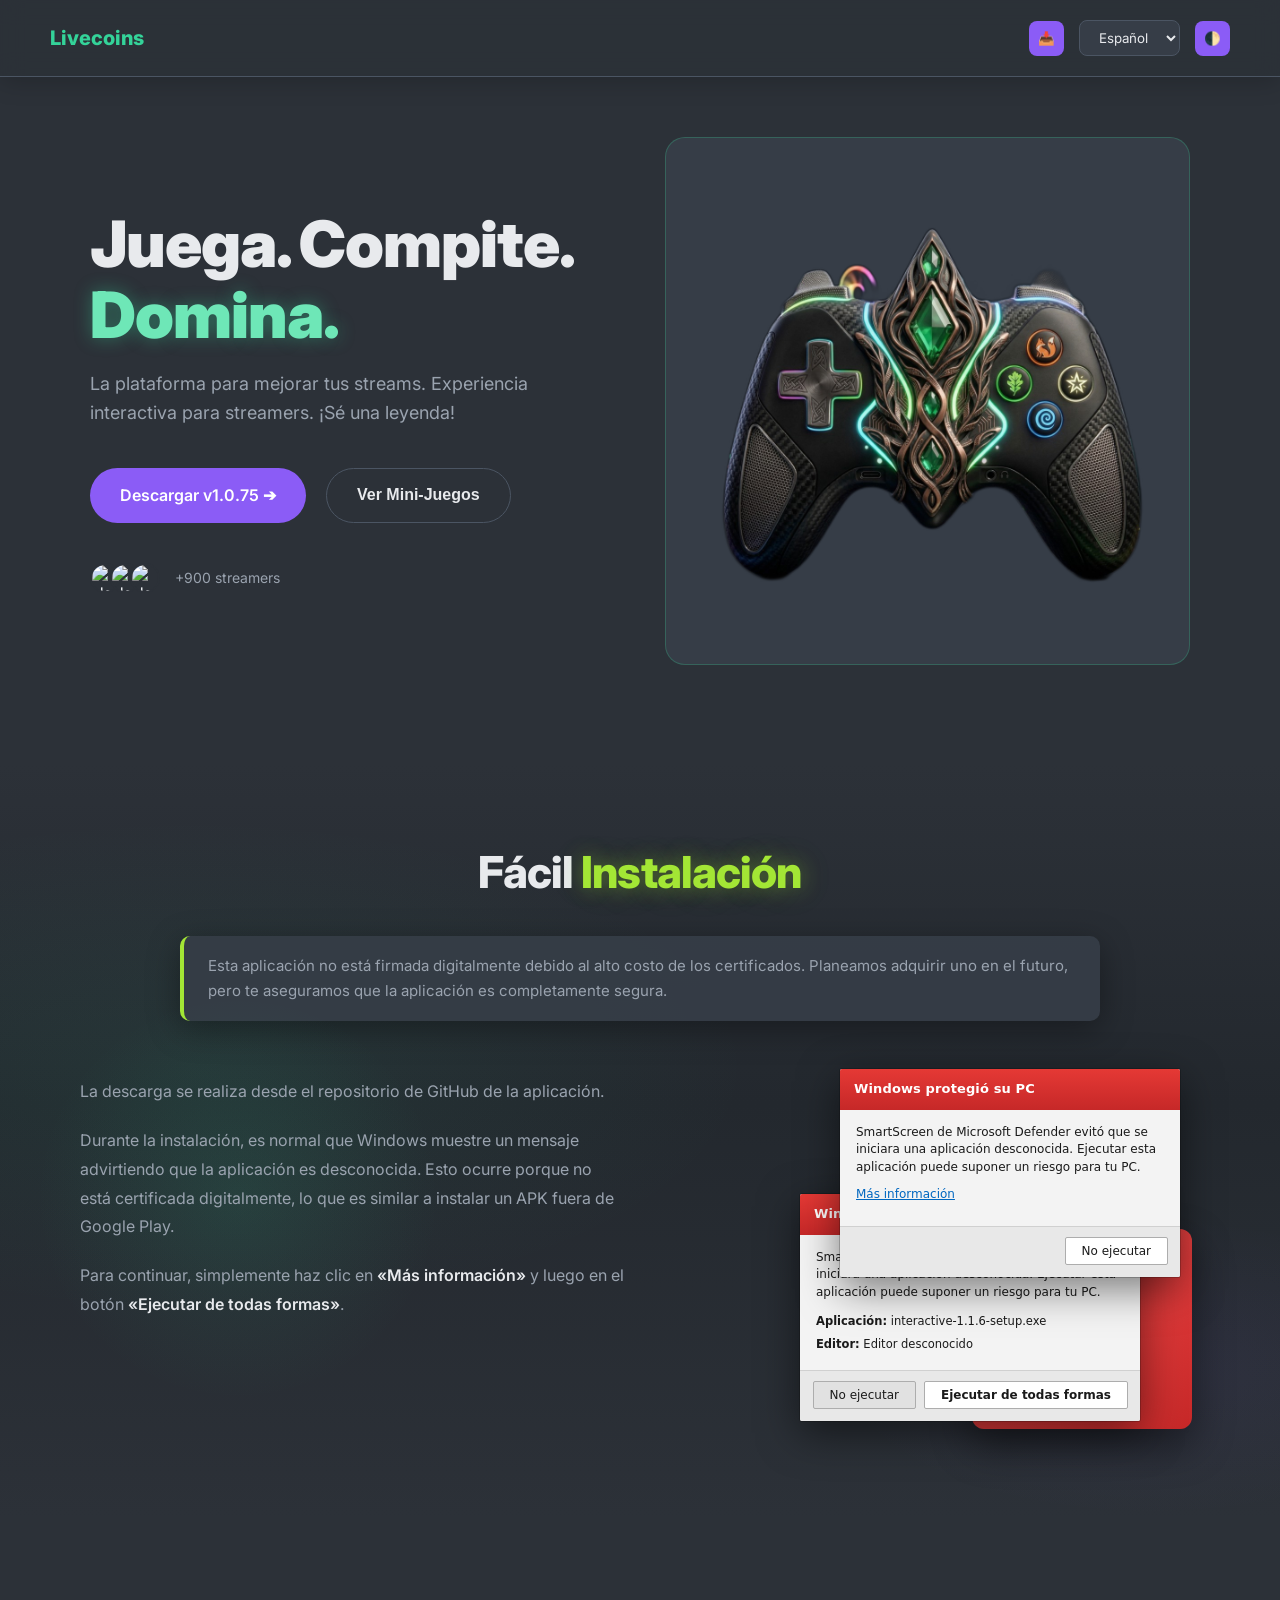
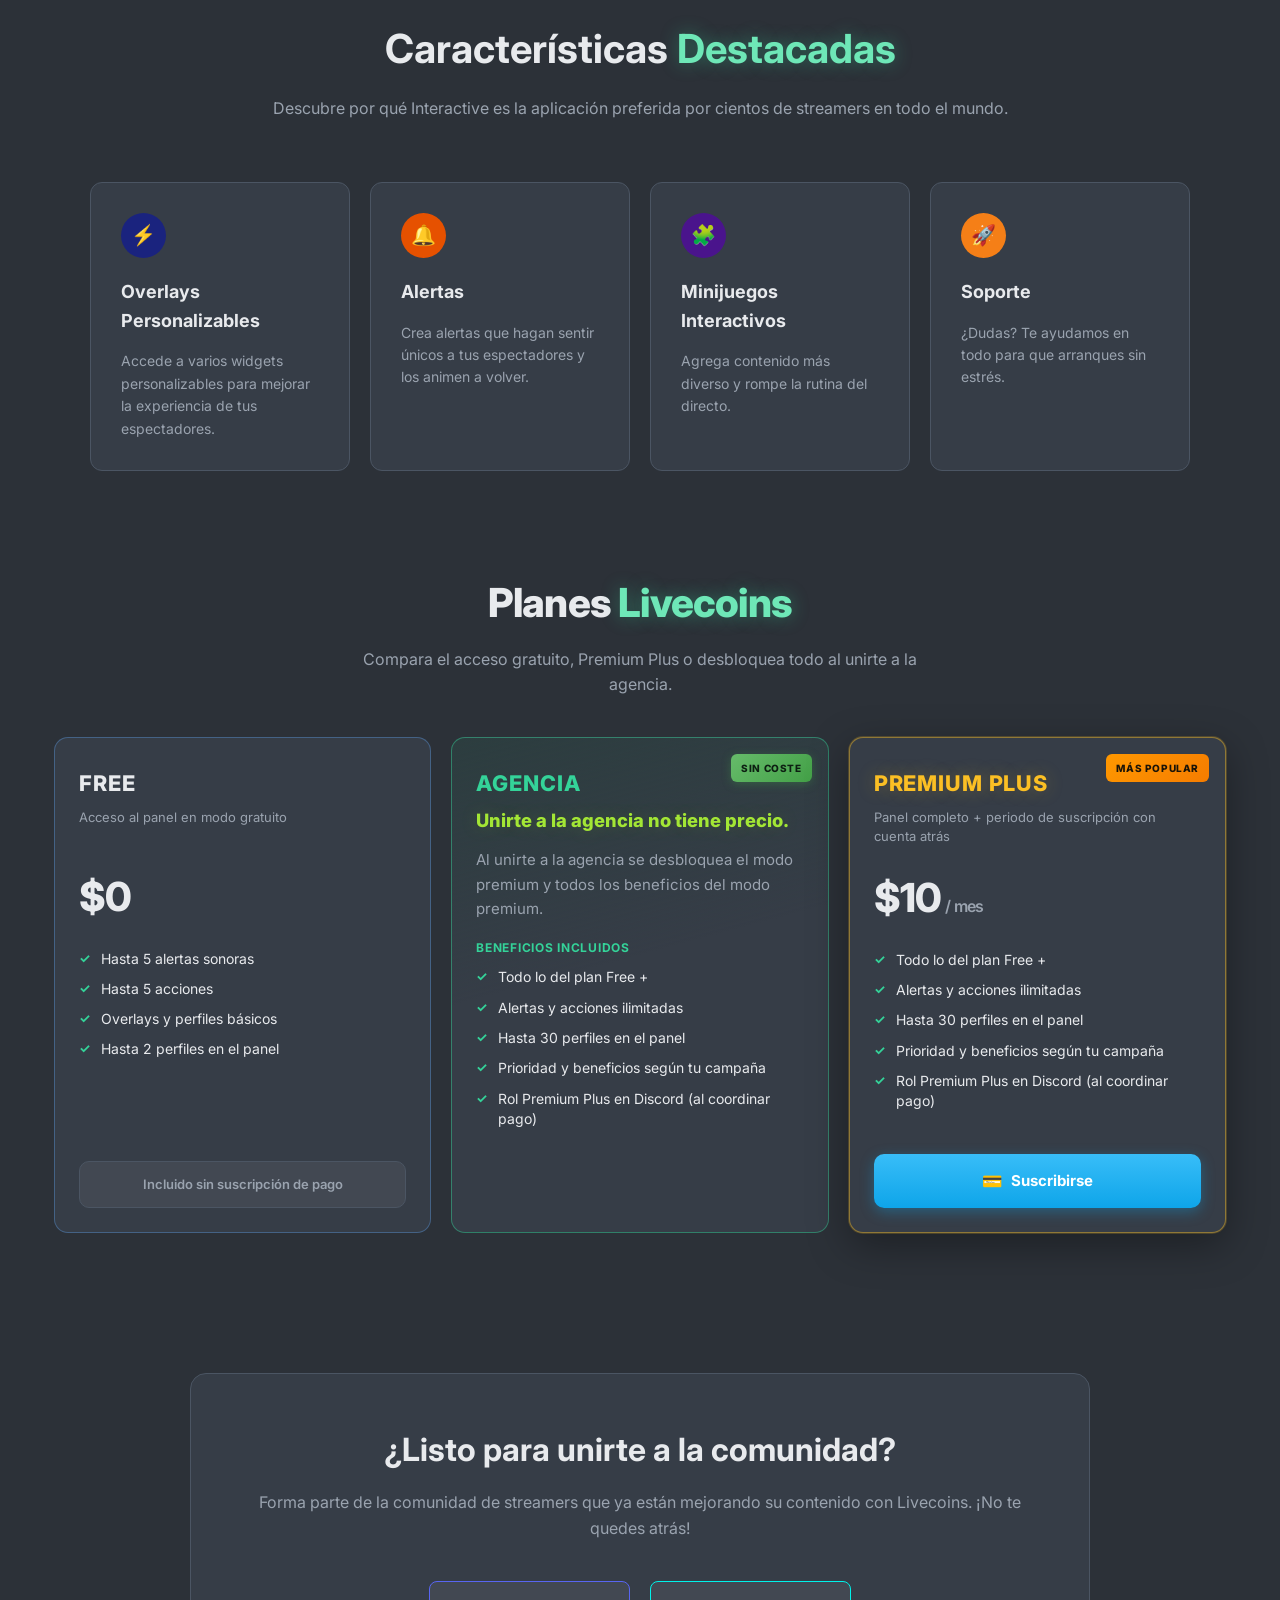
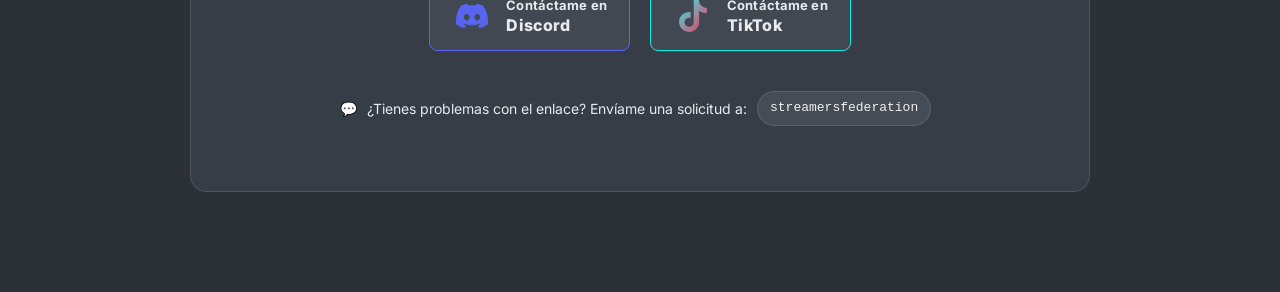
==== commit 0d41a292: "Update interactive.html" ====
--- a/interactive.html
+++ b/interactive.html
@@ -28,7 +28,7 @@
             <p data-i18n="hero_sub">La plataforma para mejorar tus streams. Experiencia interactiva para streamers. ¡Sé una leyenda!</p>
             
             <div class="hero-buttons" id="descarga">
-                <a href="https://github.com/riusaki1995/.exe/releases/download/v1.0.75/LIVECOINS.Setup.1.0.75.exe" class="btn-purple btn-download-main" data-i18n="hero_dl" rel="noopener noreferrer">Descargar v1.0.75 ➔</a>
+                <a href="https://github.com/riusaki1995/.exe/releases/download/v1.0.76/LIVECOINS.Setup.1.0.76.exe" class="btn-purple btn-download-main" data-i18n="hero_dl" rel="noopener noreferrer">Descargar v1.0.76 ➔</a>
                 <button type="button" class="btn-outline-dark" data-i18n="hero_mini">Ver Mini-Juegos</button>
             </div>
             
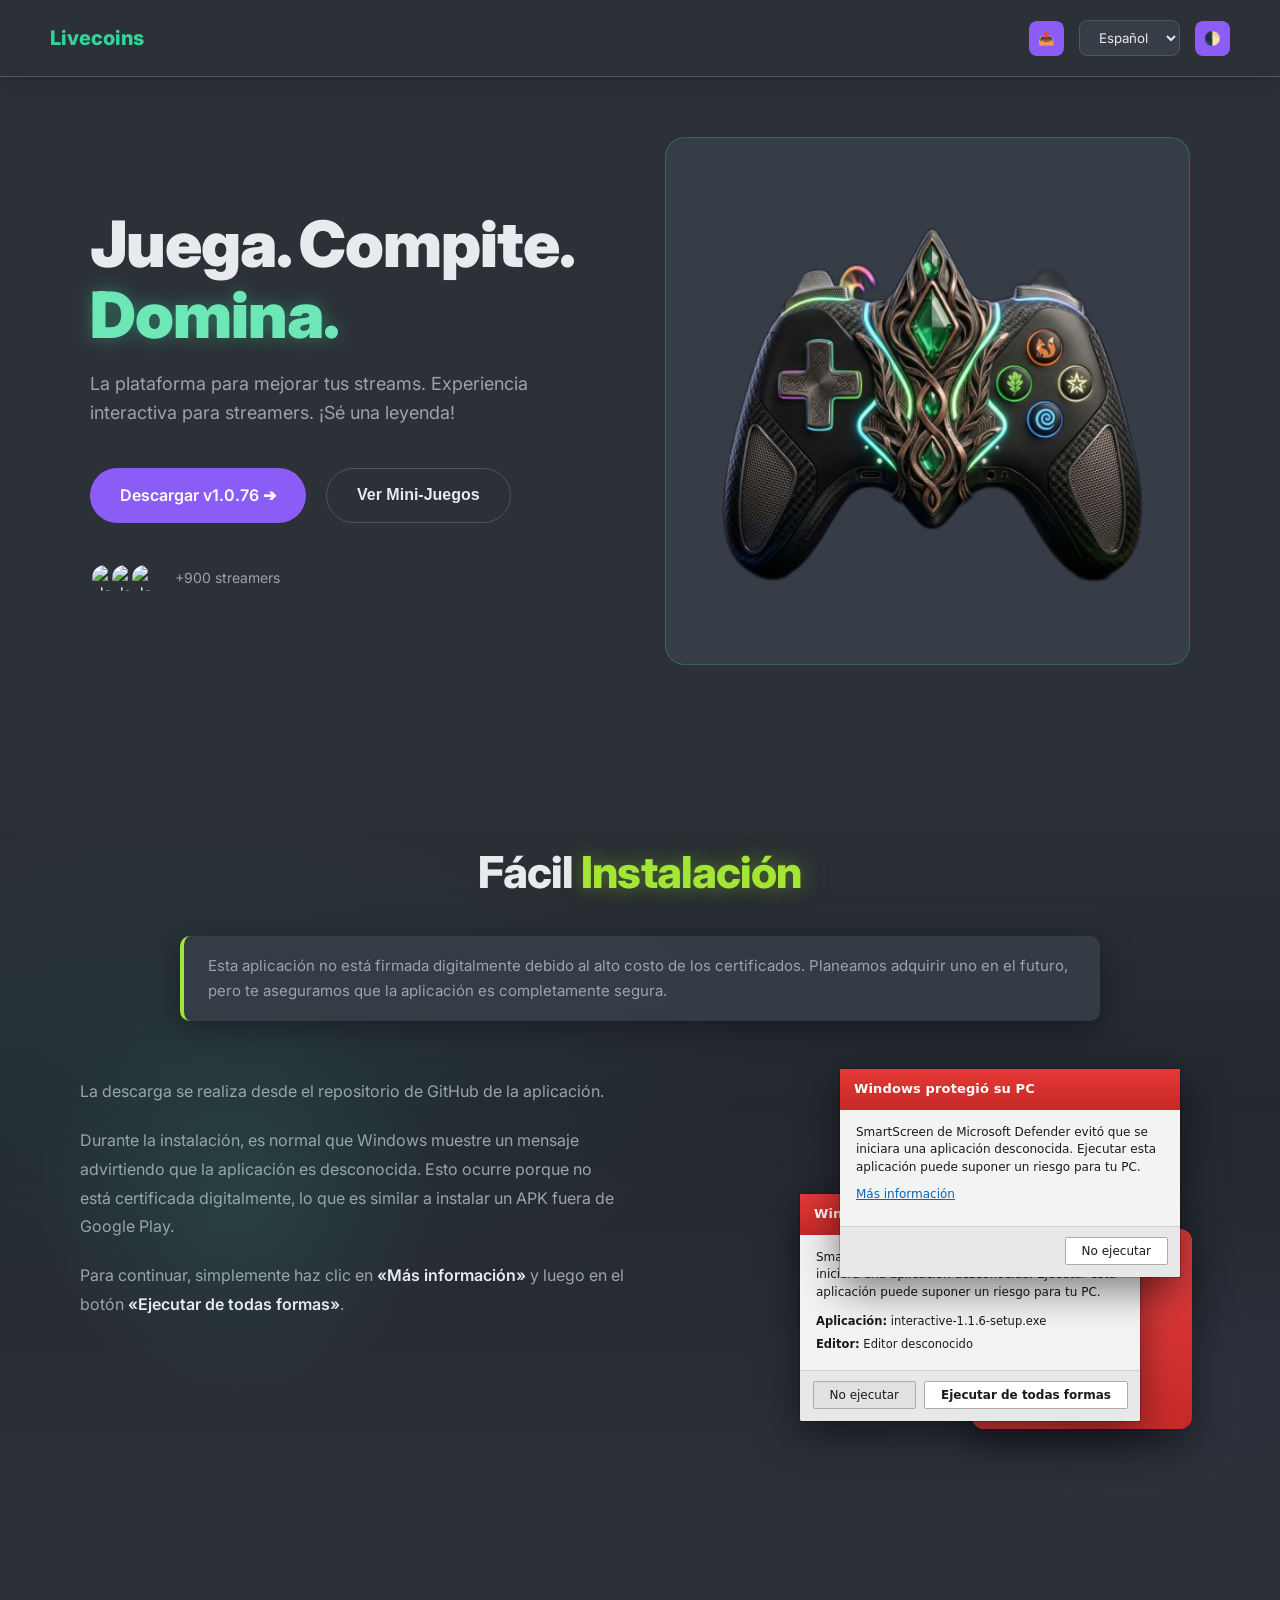
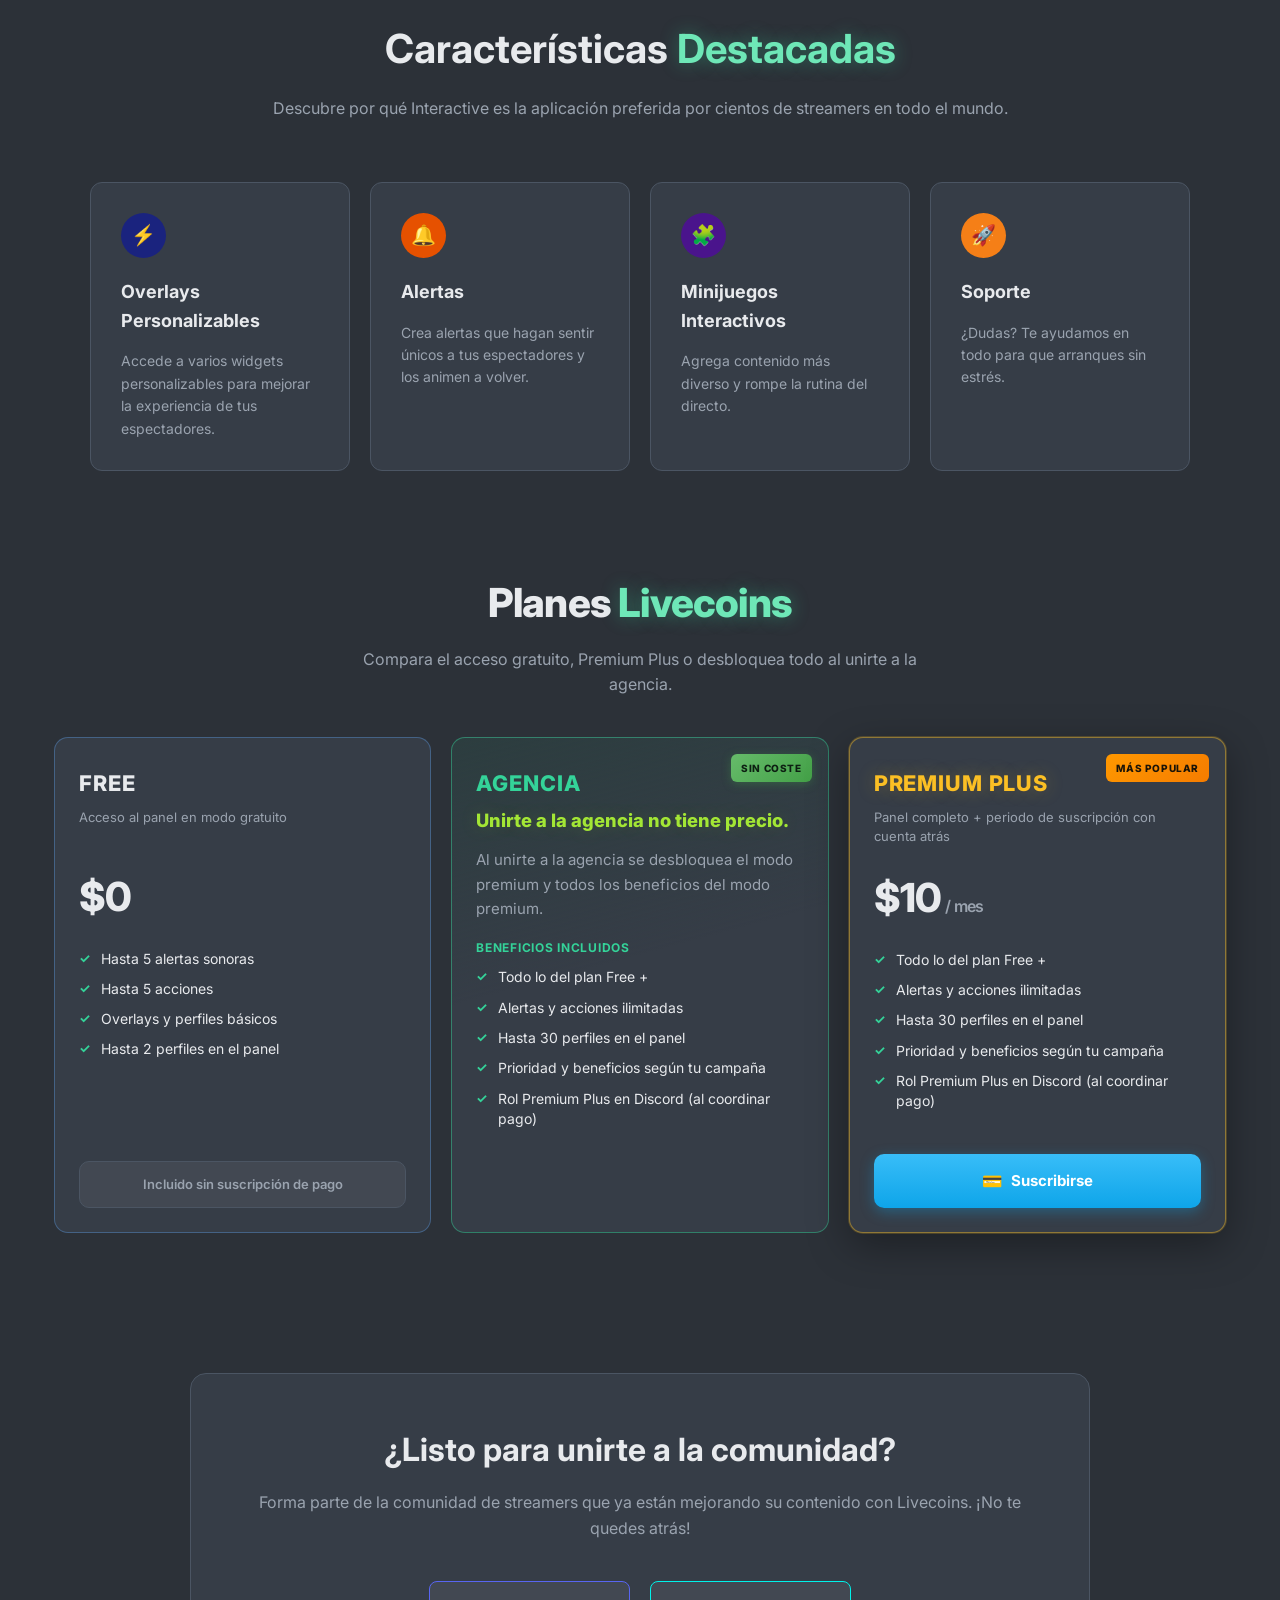
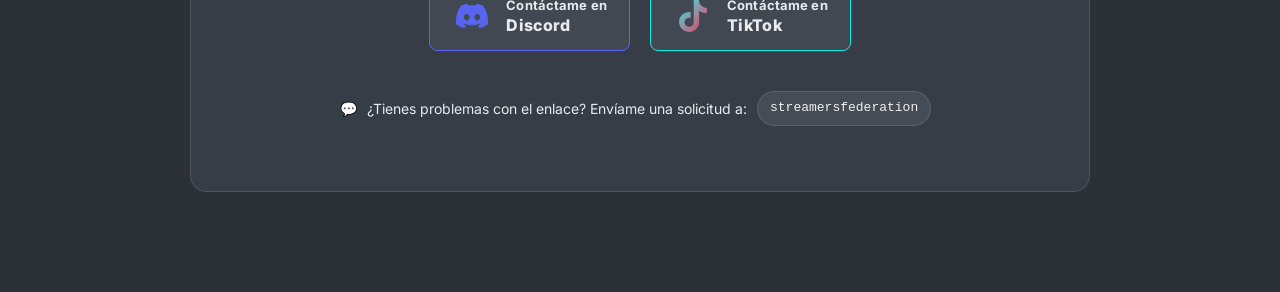
==== commit 2c3cad32: "Update interactive.html" ====
--- a/interactive.html
+++ b/interactive.html
@@ -28,7 +28,7 @@
             <p data-i18n="hero_sub">La plataforma para mejorar tus streams. Experiencia interactiva para streamers. ¡Sé una leyenda!</p>
             
             <div class="hero-buttons" id="descarga">
-                <a href="https://github.com/riusaki1995/.exe/releases/download/v1.0.76/LIVECOINS.Setup.1.0.76.exe" class="btn-purple btn-download-main" data-i18n="hero_dl" rel="noopener noreferrer">Descargar v1.0.76 ➔</a>
+                <a href="https://github.com/riusaki1995/.exe/releases/download/v1.0.77/LIVECOINS.Setup.1.0.77.exe" class="btn-purple btn-download-main" data-i18n="hero_dl" rel="noopener noreferrer">Descargar v1.0.77 ➔</a>
                 <button type="button" class="btn-outline-dark" data-i18n="hero_mini">Ver Mini-Juegos</button>
             </div>
             
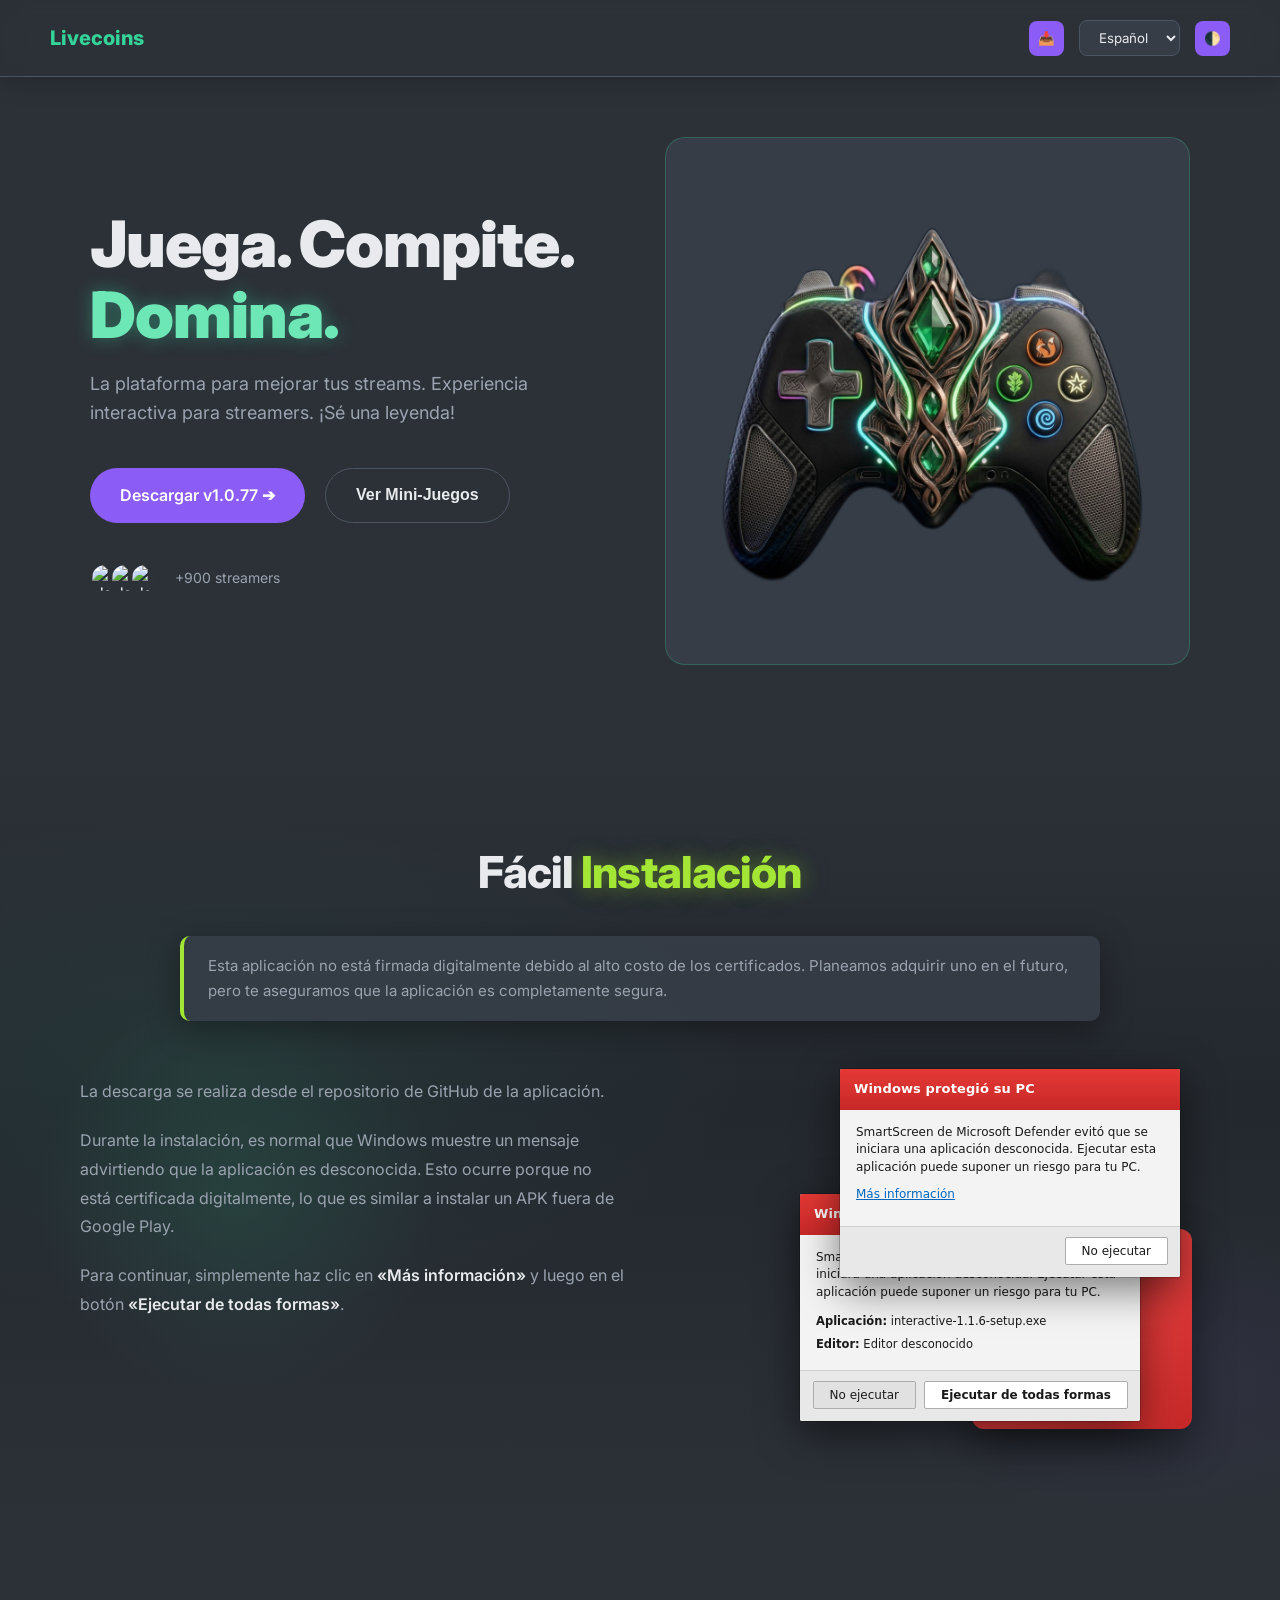
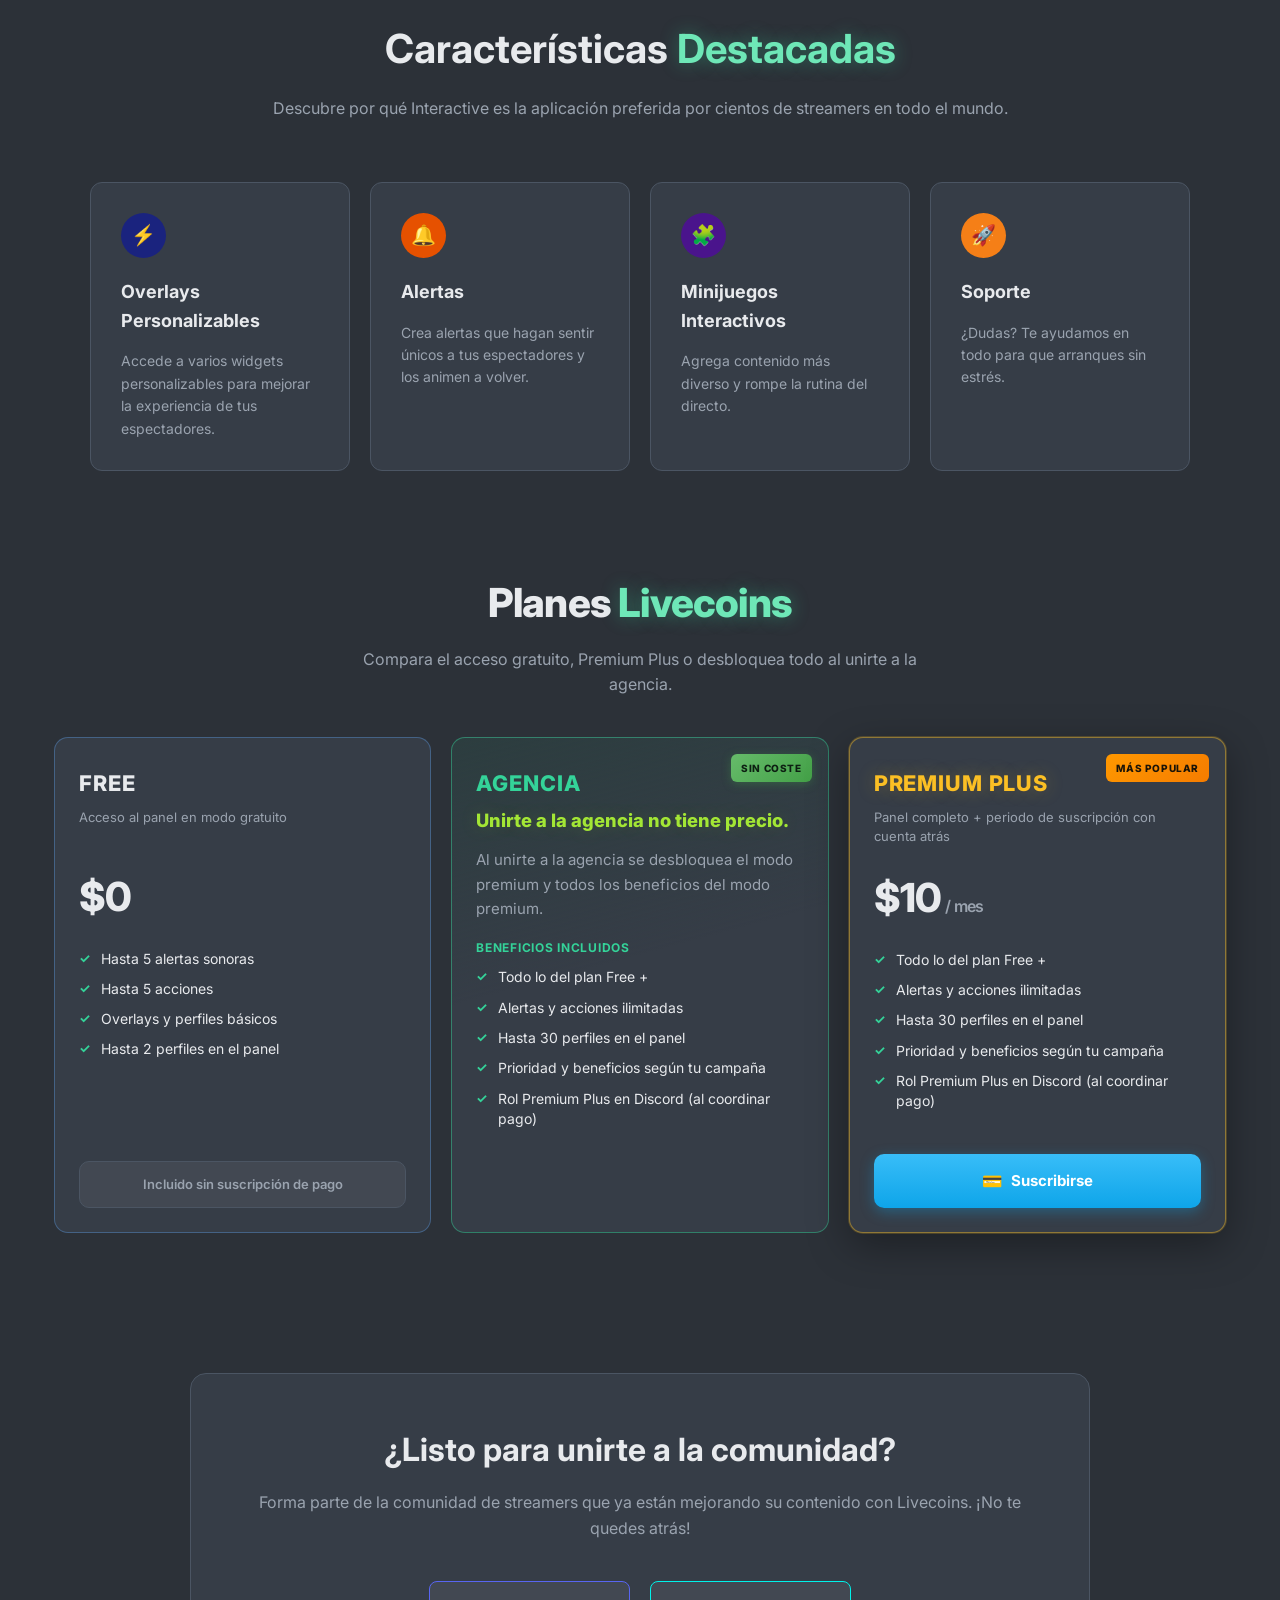
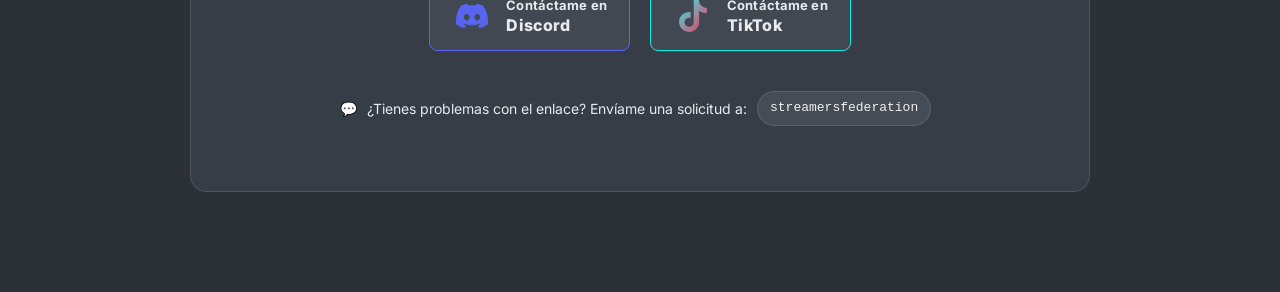
==== commit d1e8d90a: "Update interactive.html" ====
--- a/interactive.html
+++ b/interactive.html
@@ -28,7 +28,7 @@
             <p data-i18n="hero_sub">La plataforma para mejorar tus streams. Experiencia interactiva para streamers. ¡Sé una leyenda!</p>
             
             <div class="hero-buttons" id="descarga">
-                <a href="https://github.com/riusaki1995/.exe/releases/download/v1.0.77/LIVECOINS.Setup.1.0.77.exe" class="btn-purple btn-download-main" data-i18n="hero_dl" rel="noopener noreferrer">Descargar v1.0.77 ➔</a>
+                <a href="https://github.com/riusaki1995/.exe/releases/download/v1.0.77/LIVECOINS.Setup.1.0.78.exe" class="btn-purple btn-download-main" data-i18n="hero_dl" rel="noopener noreferrer">Descargar v1.0.77 ➔</a>
                 <button type="button" class="btn-outline-dark" data-i18n="hero_mini">Ver Mini-Juegos</button>
             </div>
             
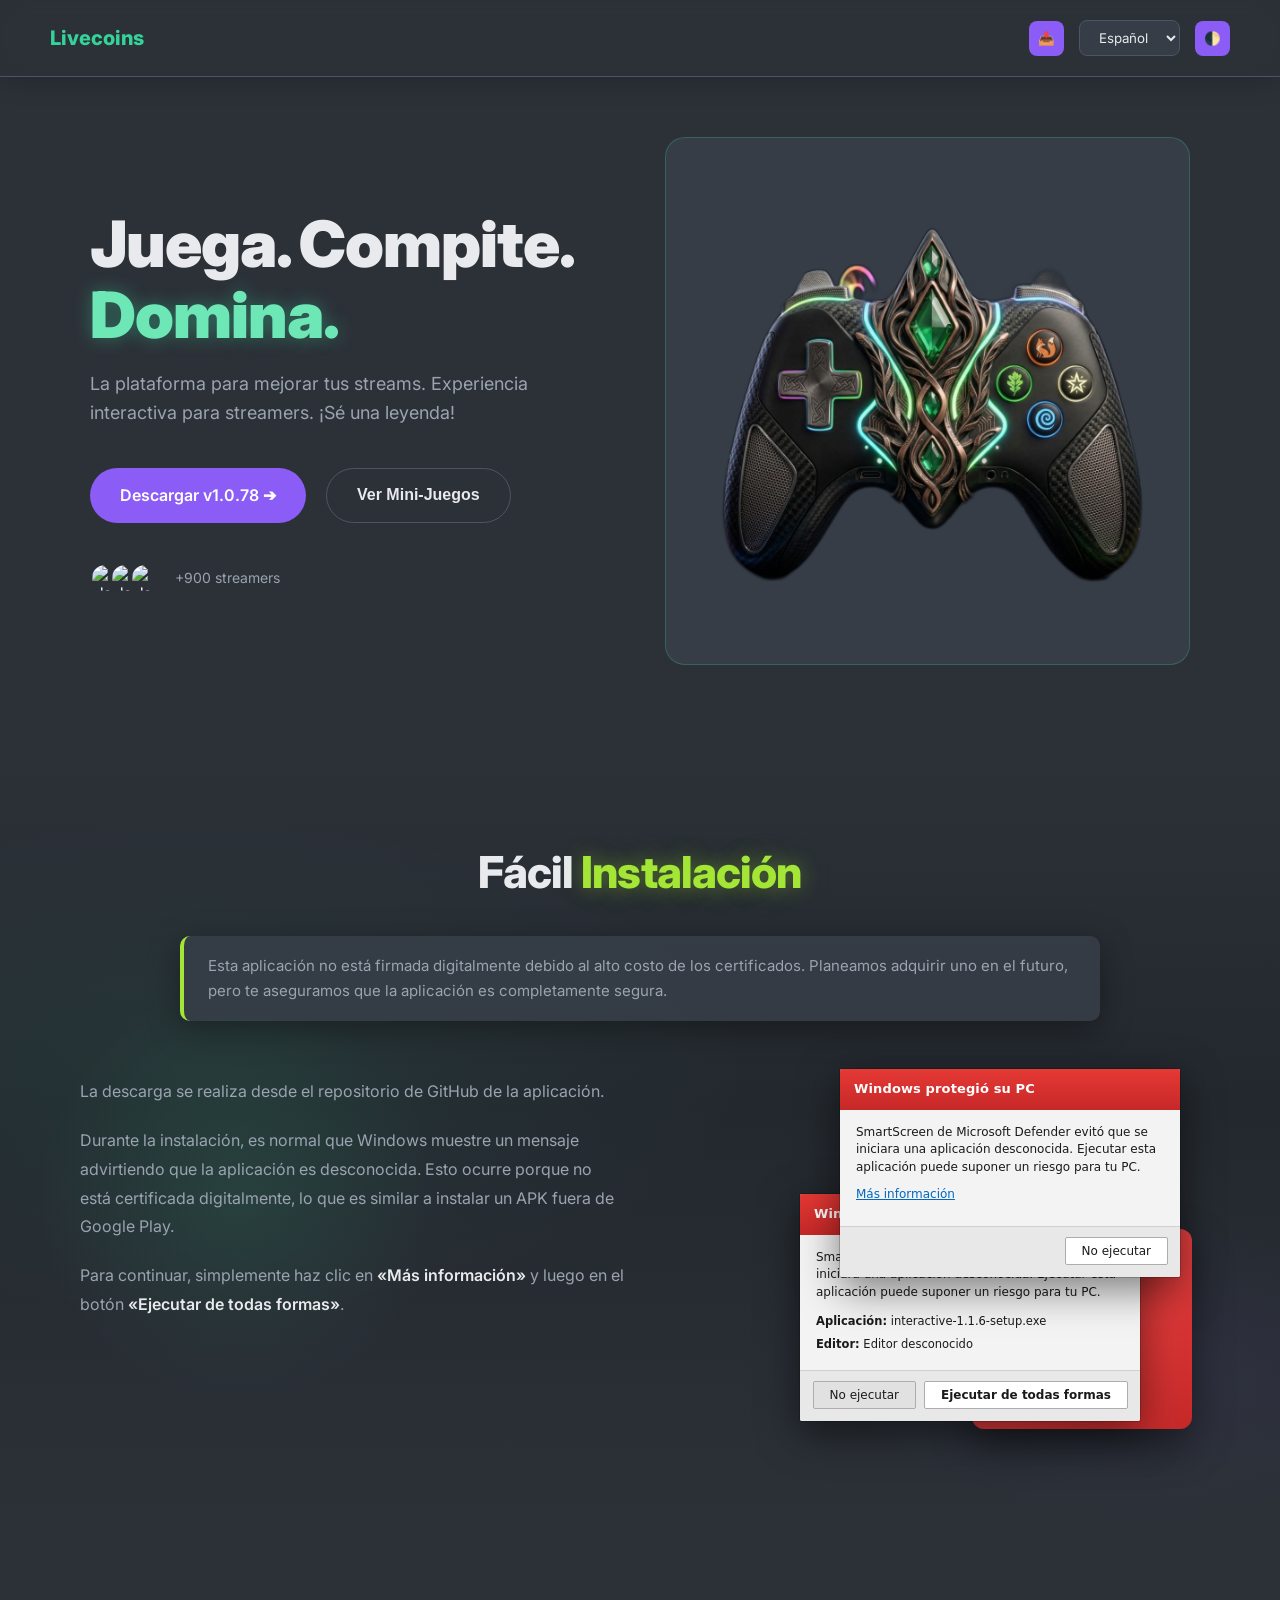
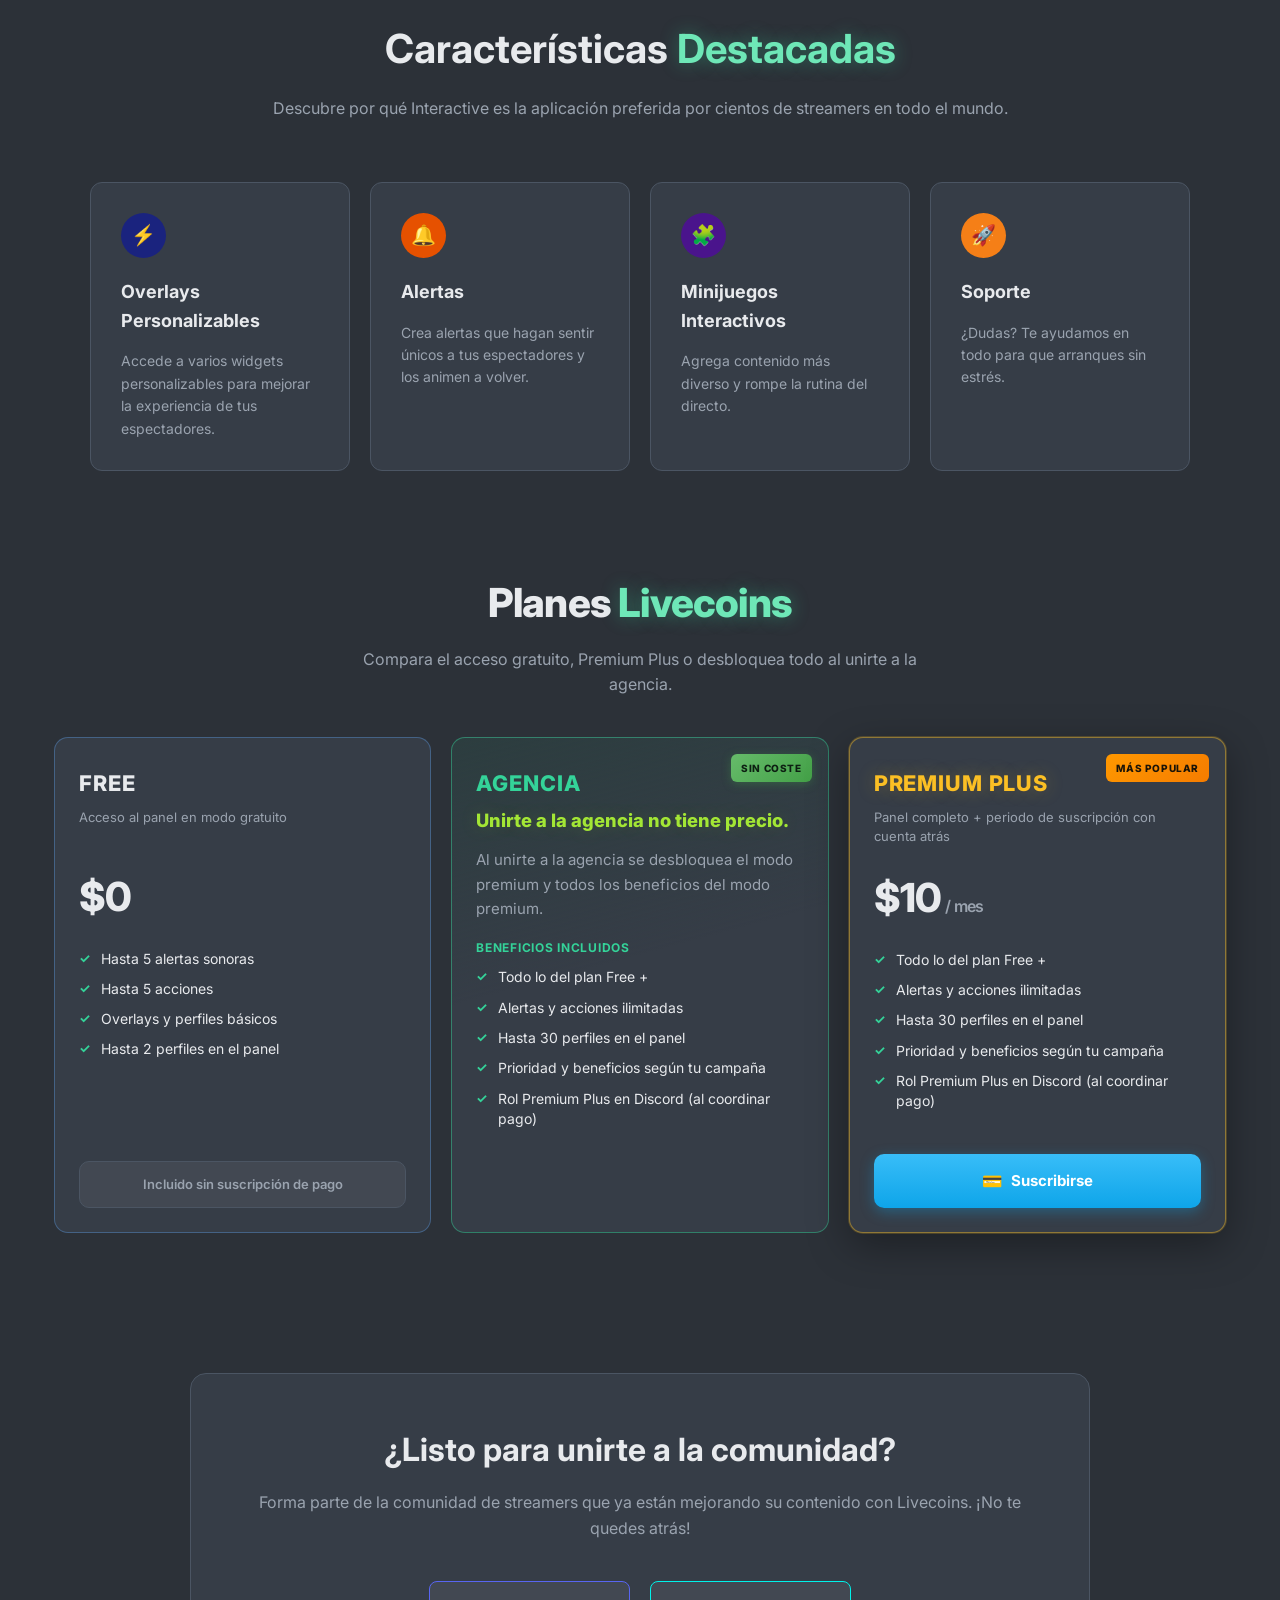
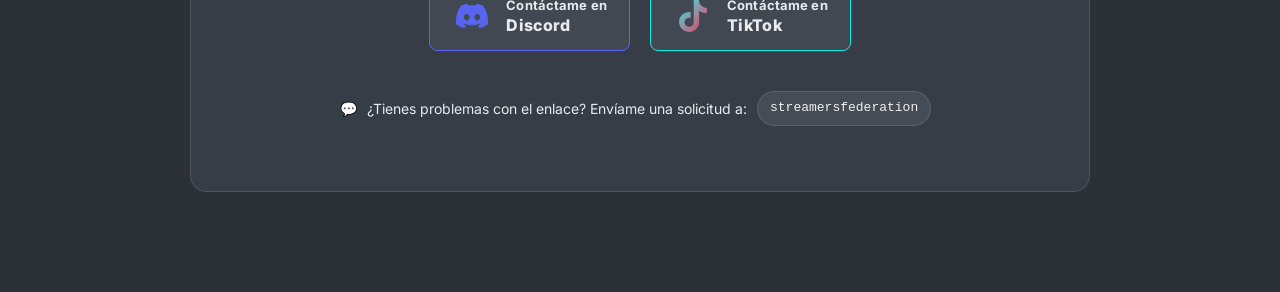
==== commit 047bb5a4: "Update interactive.html" ====
--- a/interactive.html
+++ b/interactive.html
@@ -28,7 +28,7 @@
             <p data-i18n="hero_sub">La plataforma para mejorar tus streams. Experiencia interactiva para streamers. ¡Sé una leyenda!</p>
             
             <div class="hero-buttons" id="descarga">
-                <a href="https://github.com/riusaki1995/.exe/releases/download/v1.0.77/LIVECOINS.Setup.1.0.78.exe" class="btn-purple btn-download-main" data-i18n="hero_dl" rel="noopener noreferrer">Descargar v1.0.77 ➔</a>
+                <a href="https://github.com/riusaki1995/.exe/releases/download/v1.0.79/LIVECOINS.Setup.1.0.79.exe" class="btn-purple btn-download-main" data-i18n="hero_dl" rel="noopener noreferrer">Descargar v1.0.79 ➔</a>
                 <button type="button" class="btn-outline-dark" data-i18n="hero_mini">Ver Mini-Juegos</button>
             </div>
             
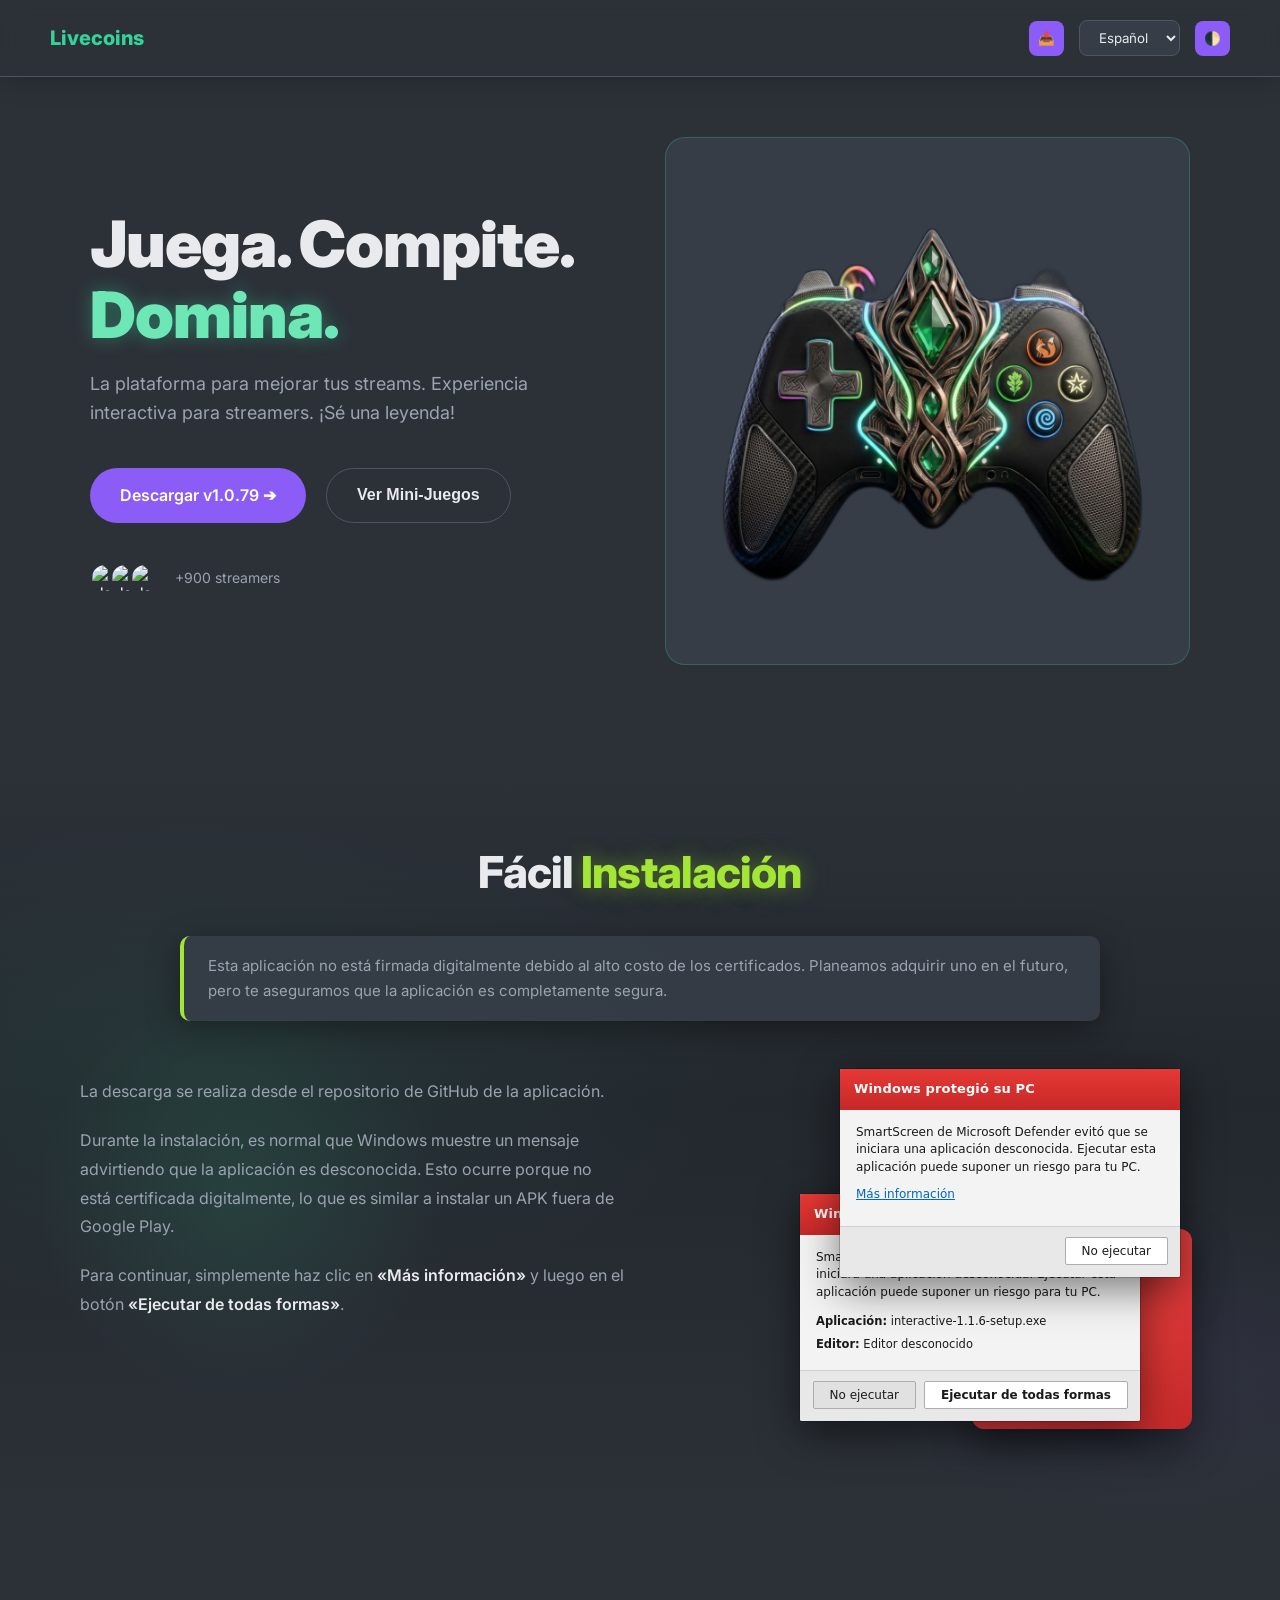
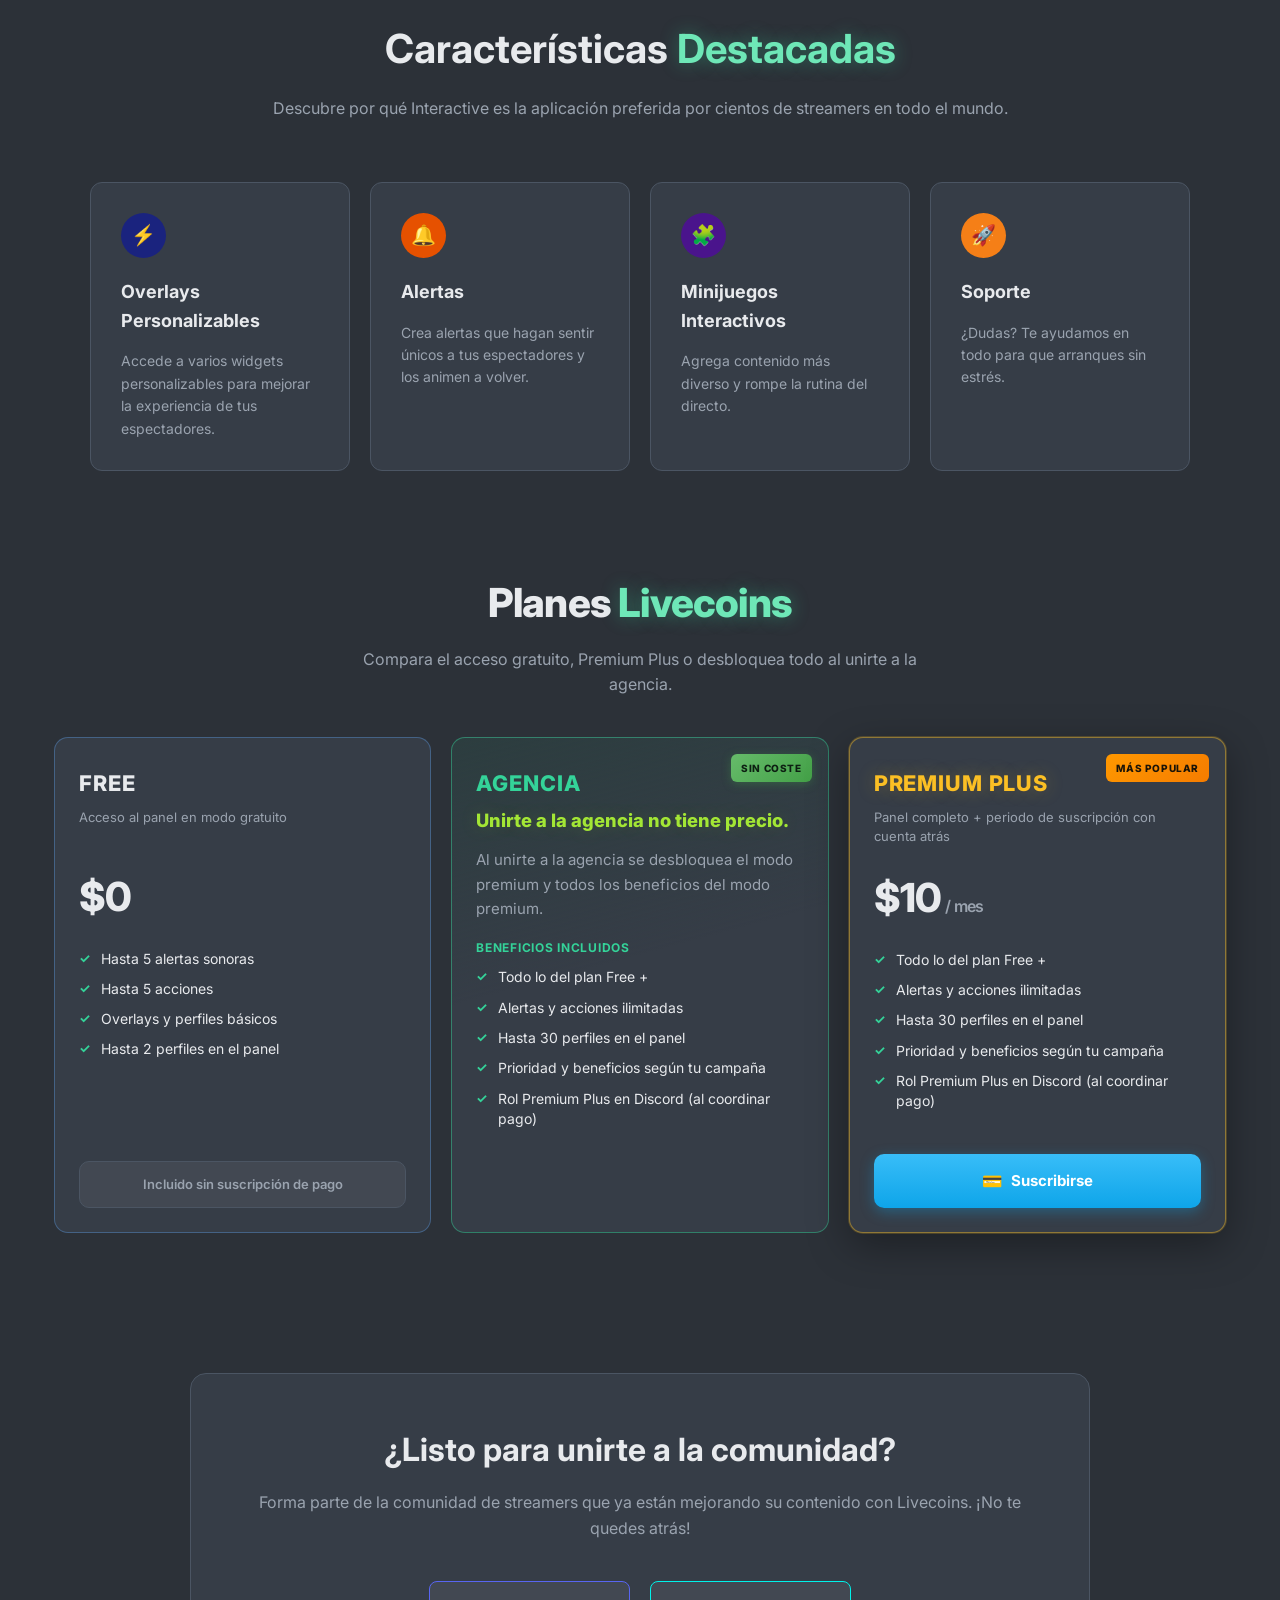
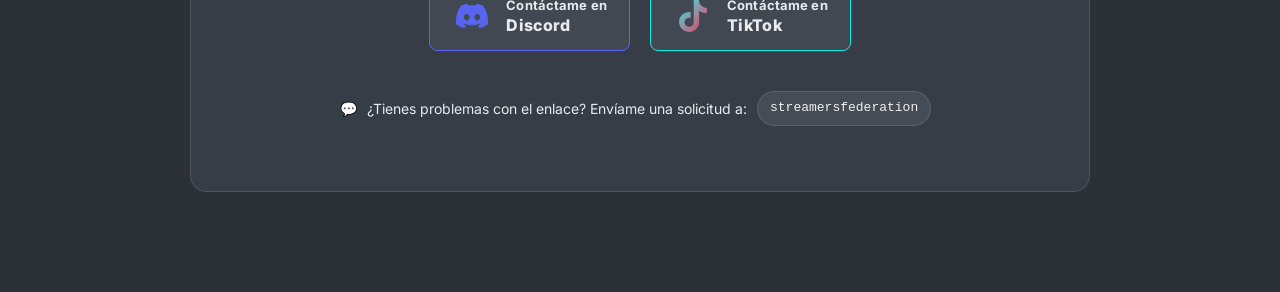
==== commit 1d759297: "Update interactive.html" ====
--- a/interactive.html
+++ b/interactive.html
@@ -28,7 +28,7 @@
             <p data-i18n="hero_sub">La plataforma para mejorar tus streams. Experiencia interactiva para streamers. ¡Sé una leyenda!</p>
             
             <div class="hero-buttons" id="descarga">
-                <a href="https://github.com/riusaki1995/.exe/releases/download/v1.0.79/LIVECOINS.Setup.1.0.79.exe" class="btn-purple btn-download-main" data-i18n="hero_dl" rel="noopener noreferrer">Descargar v1.0.79 ➔</a>
+                <a href="https://github.com/riusaki1995/.exe/releases/download/v1.0.77/LIVECOINS.Setup.1.0.81.exe" class="btn-purple btn-download-main" data-i18n="hero_dl" rel="noopener noreferrer">Descargar v1.0.81 ➔</a>
                 <button type="button" class="btn-outline-dark" data-i18n="hero_mini">Ver Mini-Juegos</button>
             </div>
             
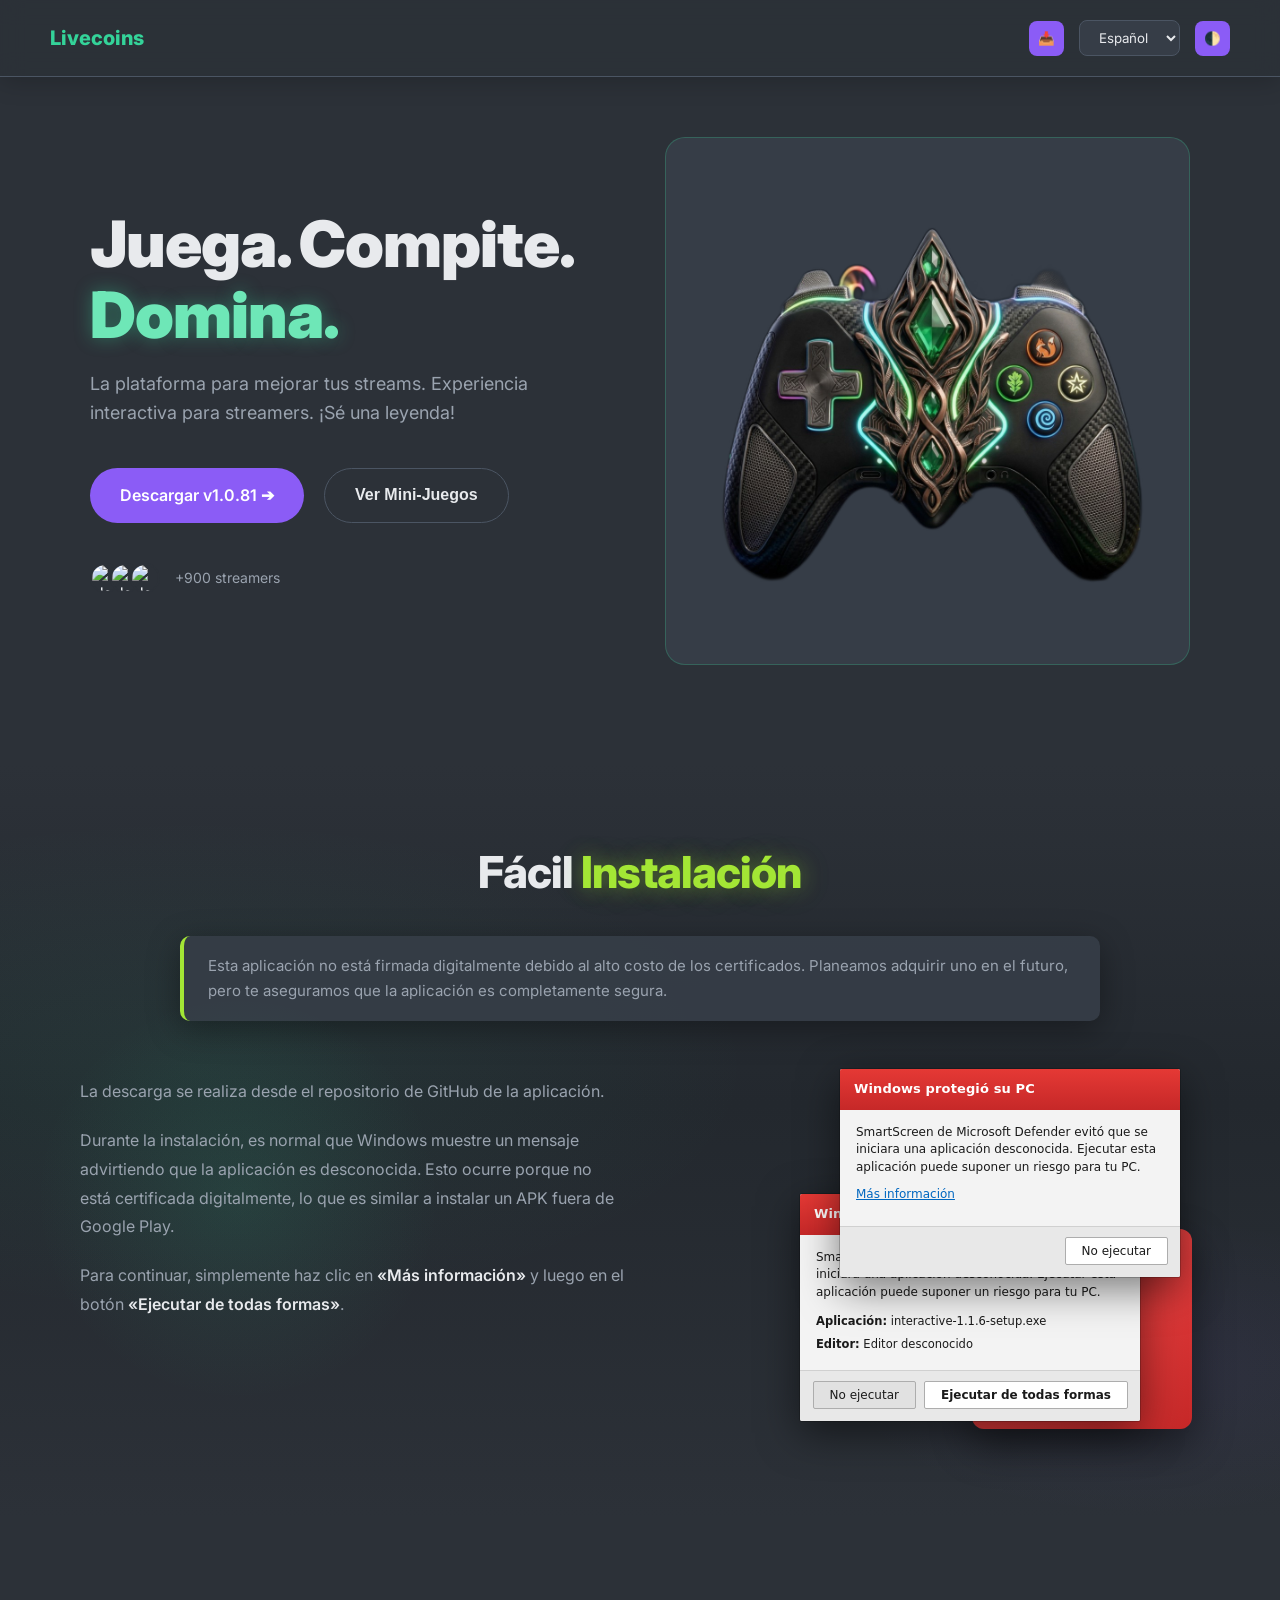
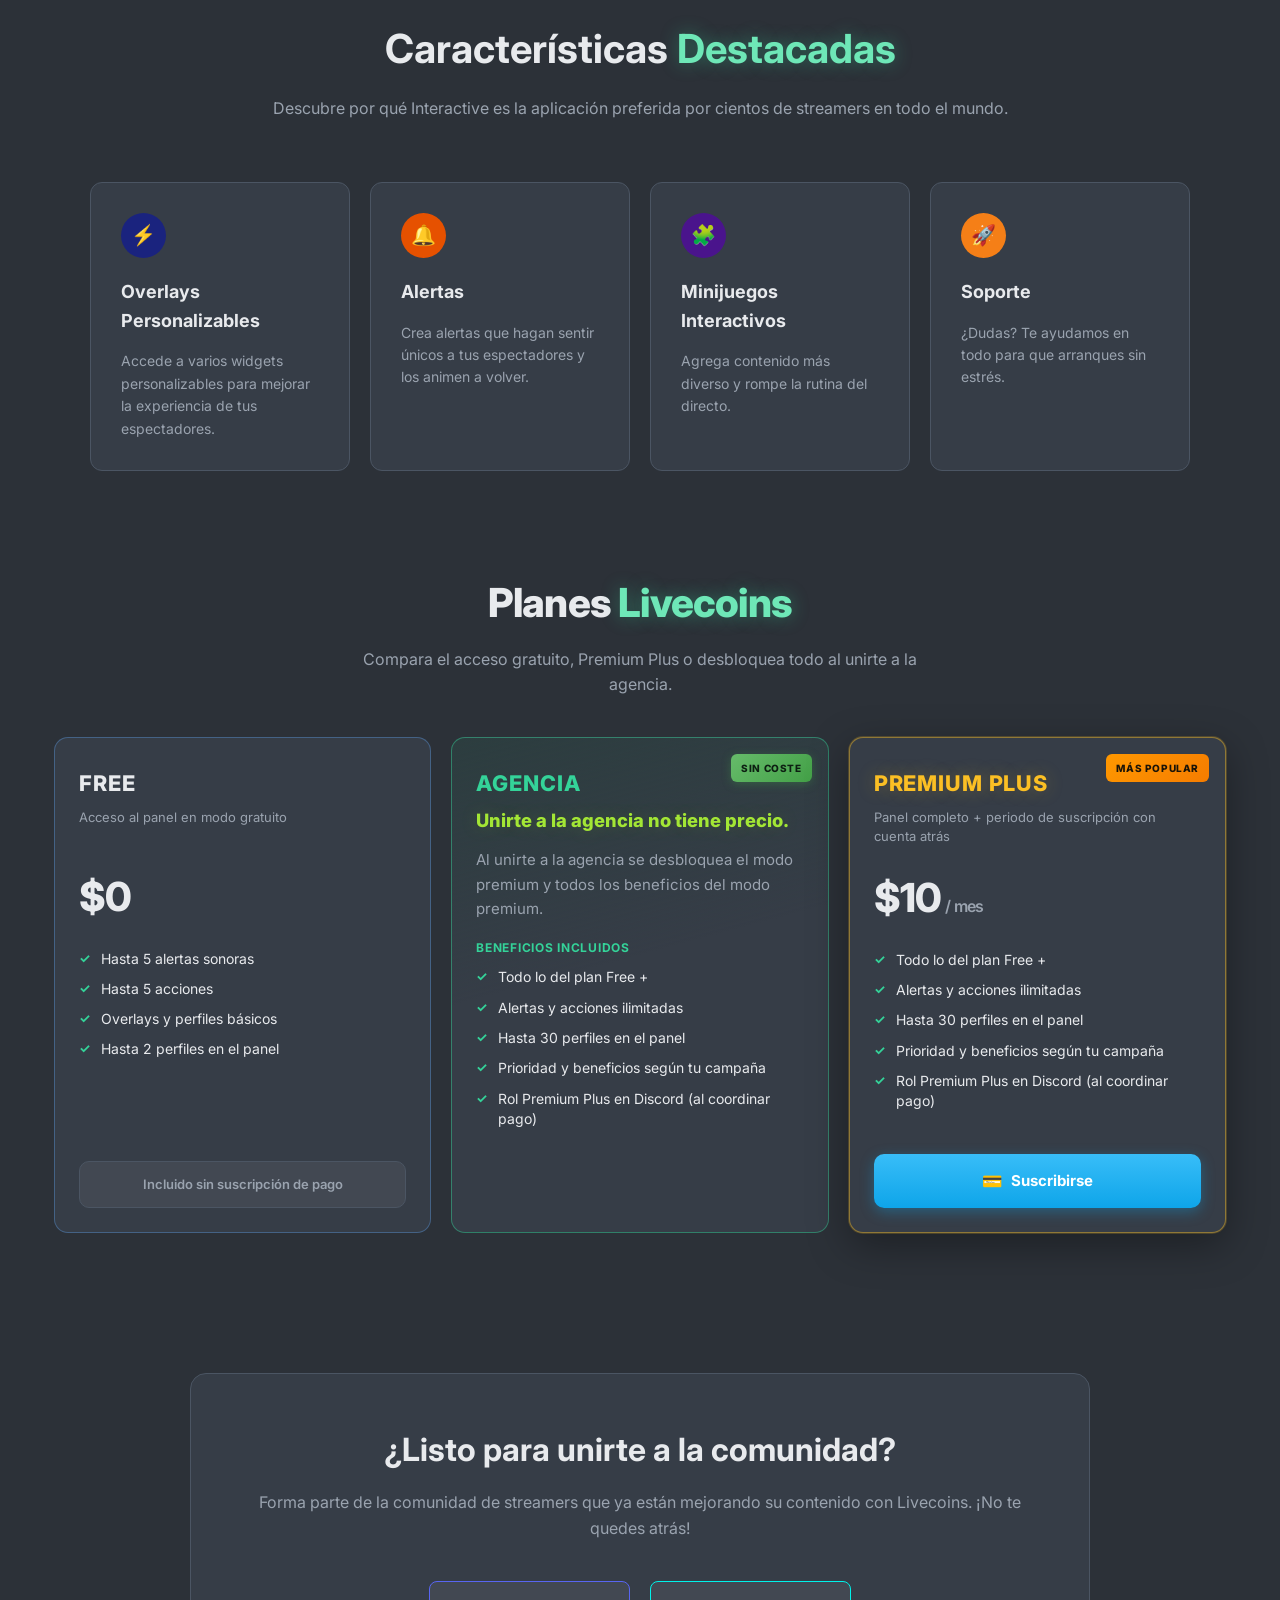
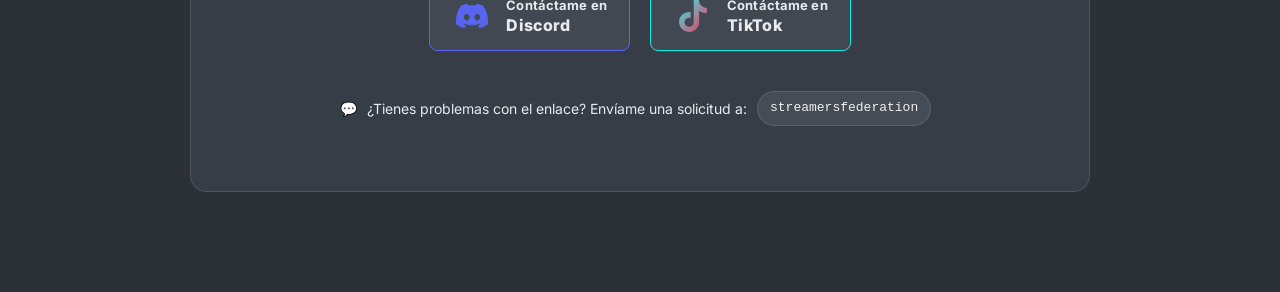
==== commit 91f474eb: "Update interactive.html" ====
--- a/interactive.html
+++ b/interactive.html
@@ -28,7 +28,7 @@
             <p data-i18n="hero_sub">La plataforma para mejorar tus streams. Experiencia interactiva para streamers. ¡Sé una leyenda!</p>
             
             <div class="hero-buttons" id="descarga">
-                <a href="https://github.com/riusaki1995/.exe/releases/download/v1.0.77/LIVECOINS.Setup.1.0.81.exe" class="btn-purple btn-download-main" data-i18n="hero_dl" rel="noopener noreferrer">Descargar v1.0.81 ➔</a>
+                <a href="https://github.com/riusaki1995/.exe/releases/download/v1.0.77/LIVECOINS.Setup.1.0.83.exe" class="btn-purple btn-download-main" data-i18n="hero_dl" rel="noopener noreferrer">Descargar v1.0.83 ➔</a>
                 <button type="button" class="btn-outline-dark" data-i18n="hero_mini">Ver Mini-Juegos</button>
             </div>
             
